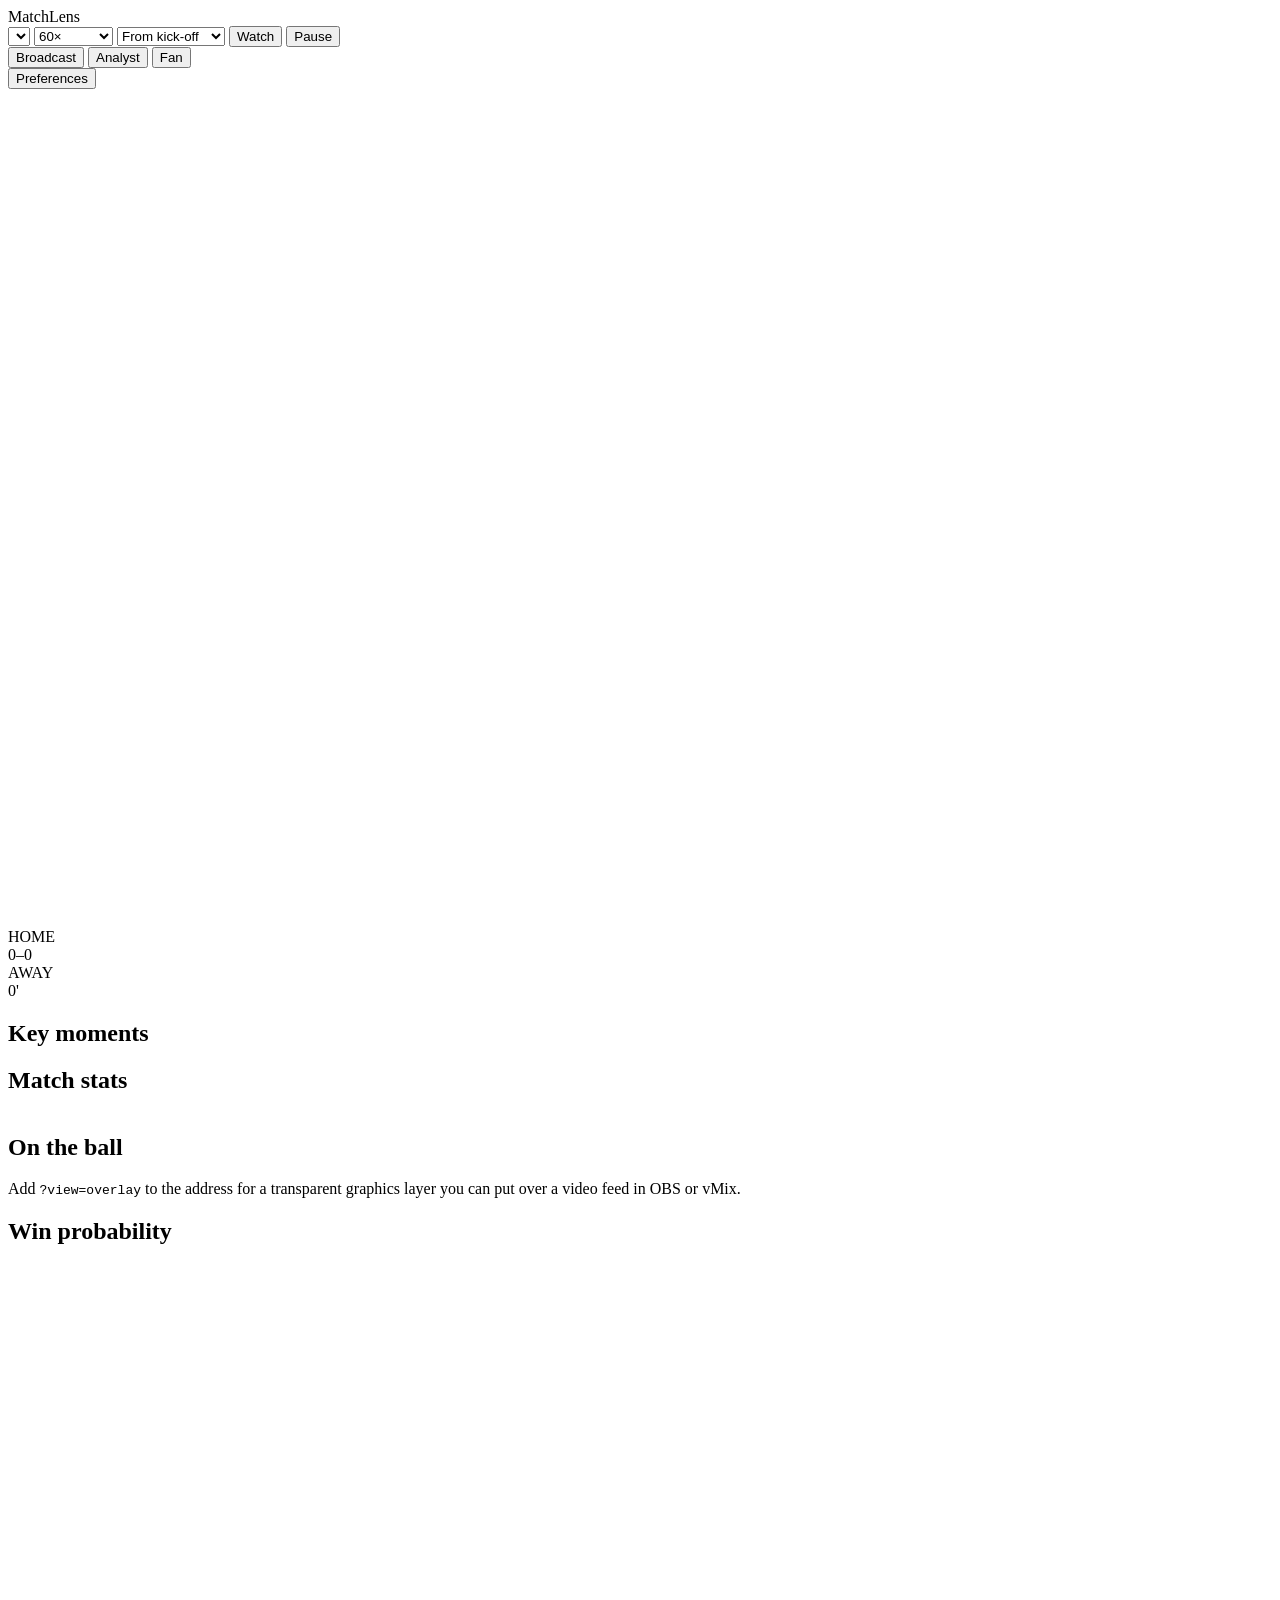
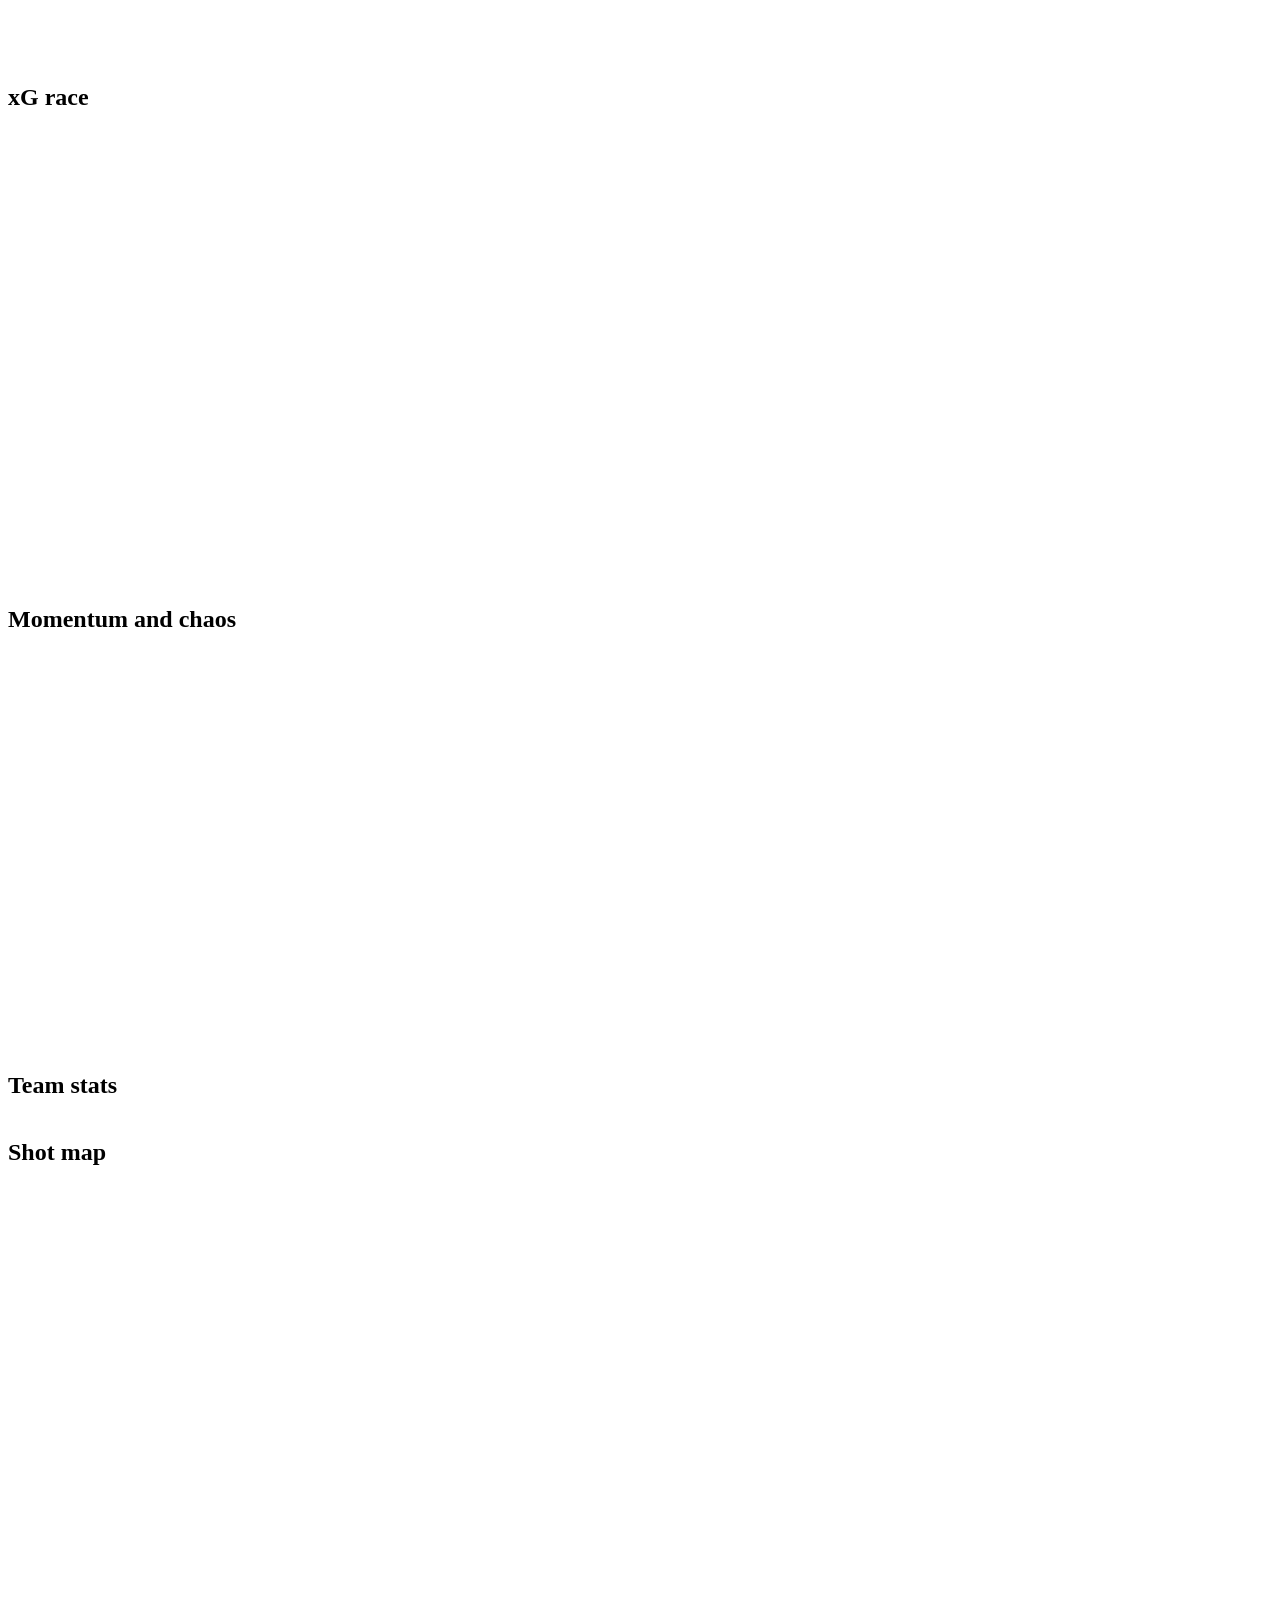
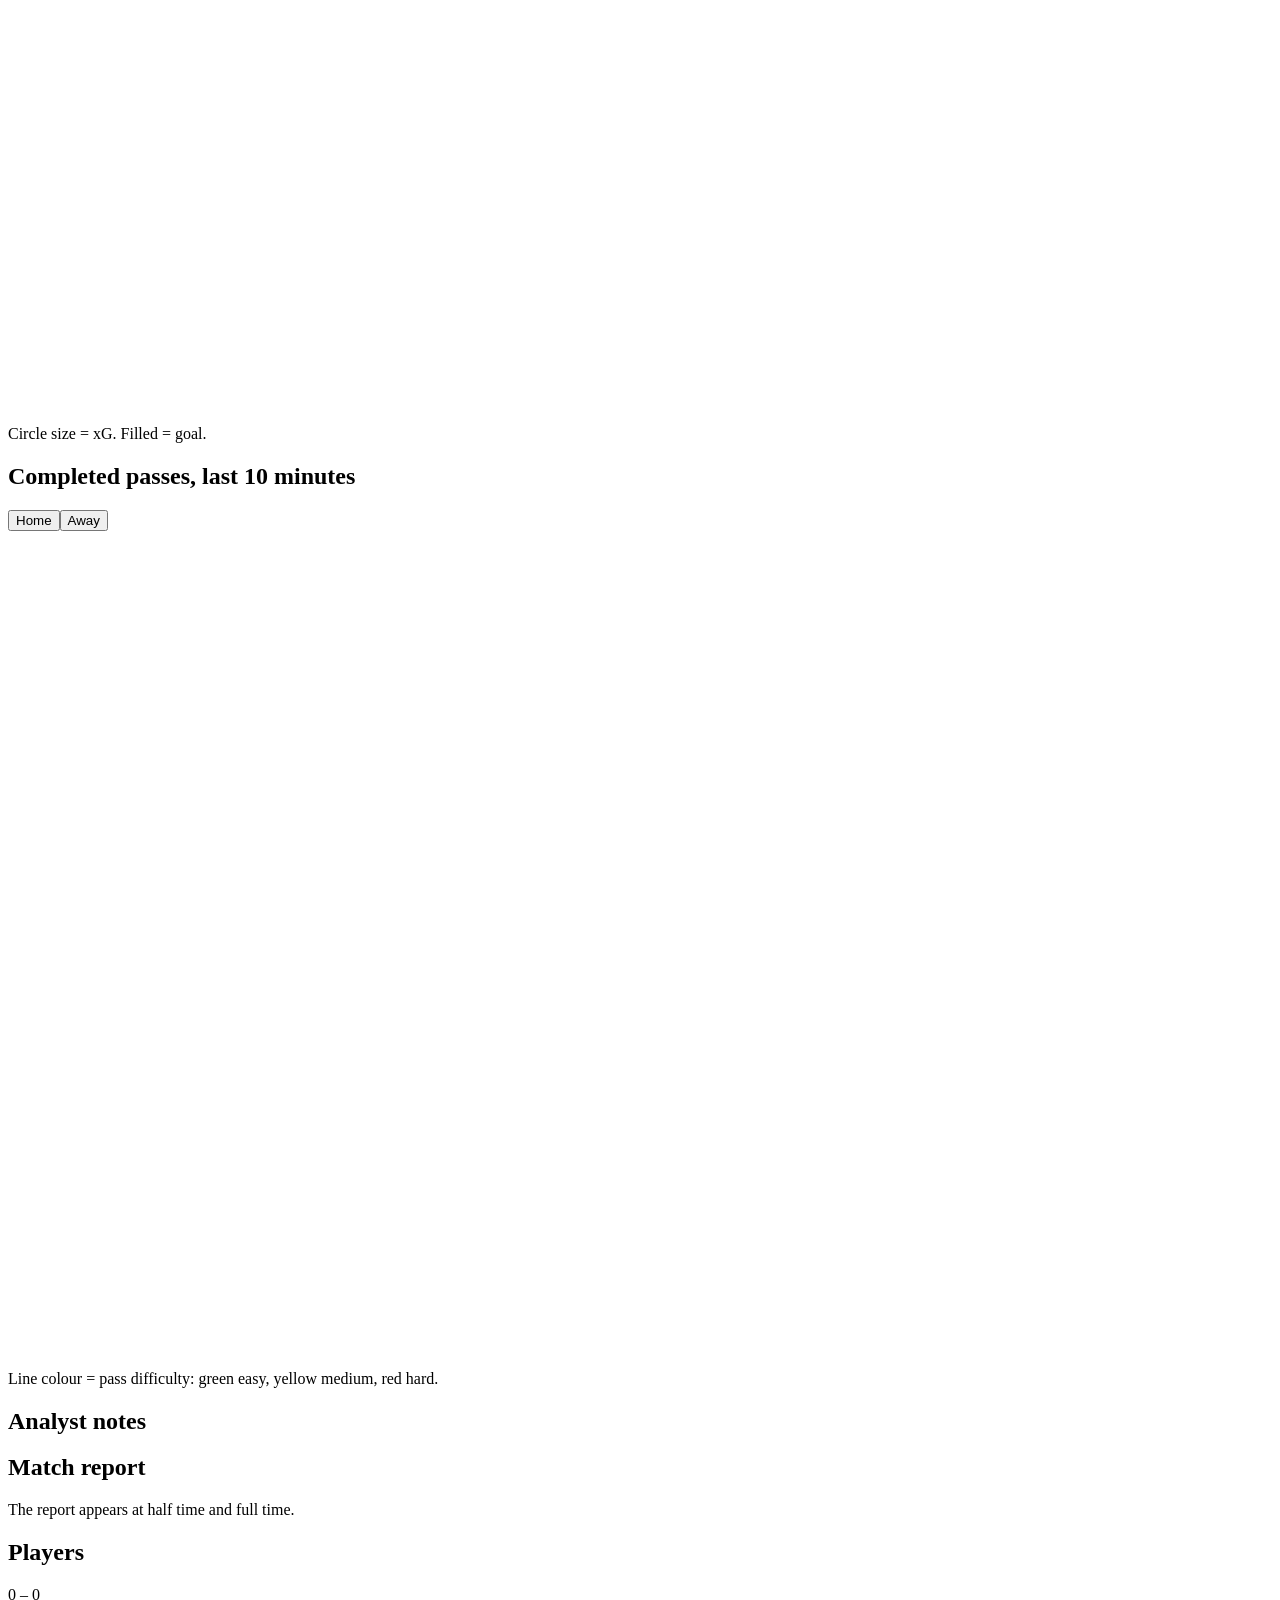
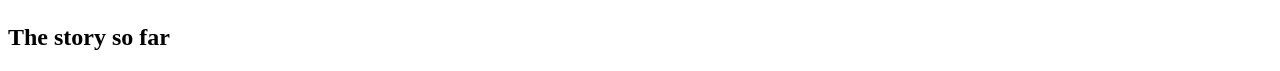
==== matchlens/static/app.html @ 7479a3f4 "Step 4: AI newsroom - multi-agent narratives with Agent Framework, Foundry and MCP - matchlens/facts" ====
<!doctype html>
<html lang="en">
<head>
<meta charset="utf-8">
<meta name="viewport" content="width=device-width, initial-scale=1">
<title>MatchLens</title>
<link rel="preconnect" href="https://fonts.googleapis.com">
<link rel="preconnect" href="https://fonts.gstatic.com" crossorigin>
<link href="https://fonts.googleapis.com/css2?family=Barlow:wght@400;500;600;700&family=Barlow+Condensed:wght@500;600;700&display=swap" rel="stylesheet">
<link rel="stylesheet" href="/static/app.css">
</head>
<body data-mode="broadcast">
<header class="topbar">
  <div class="brand">Match<span>Lens</span></div>
  <select id="match" aria-label="Match"></select>
  <select id="speed" aria-label="Replay speed">
    <option value="1">Real time</option><option value="10">10×</option><option value="30">30×</option>
    <option value="60" selected>60×</option><option value="120">120×</option><option value="600">600×</option>
  </select>
  <select id="from" aria-label="Start from minute">
    <option value="0">From kick-off</option><option value="45">From half-time</option>
    <option value="60">From 60'</option><option value="75">From 75'</option>
  </select>
  <button class="primary" id="watch" data-i18n="watch">Watch</button>
  <button id="pause" data-i18n="pause">Pause</button>
  <div class="modes" role="group" aria-label="View">
    <button data-mode="broadcast" aria-pressed="true" data-i18n="broadcast">Broadcast</button>
    <button data-mode="analyst" aria-pressed="false" data-i18n="analyst">Analyst</button>
    <button data-mode="fan" aria-pressed="false" data-i18n="fan">Fan</button>
  </div>
  <span class="spacer"></span>
  <span class="conn" id="aiBadge"></span>
  <span class="conn" id="conn"></span>
  <button id="prefs" data-i18n="preferences">Preferences</button>
</header>

<main>
  <!-- ============================== BROADCAST ============================== -->
  <section id="broadcast" class="view">
    <div class="stage" id="stage">
      <div class="pitch-wrap" id="pitchwrap">
        <svg class="pitch" id="pitch" viewBox="-2 -2 109 72" preserveAspectRatio="none" aria-label="Pitch event view"></svg>
        <div class="tags" id="tags"></div>
      </div>
      <div class="bugwrap">
        <div class="bug" id="bug" aria-live="polite">
          <div class="t h" id="bugHc"><span id="bugH">HOME</span></div>
          <div class="sc num" id="bugSc">0–0</div>
          <div class="t a" id="bugAc"><span id="bugA">AWAY</span></div>
          <div class="clk num" id="bugClk">0'</div>
        </div>
        <div class="wpstrip" id="wpstrip"><div id="wsH"></div><div id="wsD" style="background:#9AA3AE"></div><div id="wsA"></div></div>
        <div class="wplabel num" id="wplabel"></div>
      </div>
      <div class="momo" id="momo"><span id="momoTxt"></span><div class="bar"><b></b><i id="momoBar"></i></div></div>
      <div class="lower" id="lower" role="status"><div class="k" id="lowK"></div><div class="body"><div class="title" id="lowT"></div><div class="sub" id="lowS"></div></div></div>
    </div>
    <div class="below">
      <div class="card"><h2 data-i18n="key_moments">Key moments</h2><ul class="feed" id="feedB"></ul></div>
      <div class="card"><h2 data-i18n="match_stats">Match stats</h2><table class="statgrid" id="statsB"></table></div>
      <div class="card"><h2 data-i18n="on_the_ball">On the ball</h2><ul class="feed" id="liveEvents"></ul>
        <p class="hint" data-i18n="overlay_hint">Add <code>?view=overlay</code> to the address for a transparent graphics layer you can put over a video feed in OBS or vMix.</p></div>
    </div>
  </section>

  <!-- ============================== ANALYST ============================== -->
  <section id="analyst" class="view">
    <div class="agrid">
      <div class="card">
        <h2 data-i18n="win_prob">Win probability</h2>
        <svg class="chart" id="cWP" viewBox="0 0 640 200"></svg>
        <div class="legend" id="lWP"></div>
      </div>
      <div class="card">
        <h2 data-i18n="xg_race">xG race</h2>
        <svg class="chart" id="cXG" viewBox="0 0 560 200"></svg>
        <div class="legend" id="lXG"></div>
      </div>
      <div class="card">
        <h2 data-i18n="momentum_chaos">Momentum and chaos</h2>
        <svg class="chart" id="cMO" viewBox="0 0 640 200"></svg>
        <div class="legend" id="lMO"></div>
      </div>
      <div class="card">
        <h2 data-i18n="team_stats">Team stats</h2>
        <table class="statgrid" id="statsA"></table>
      </div>
      <div class="card">
        <h2 data-i18n="shot_map">Shot map</h2>
        <svg class="mini-pitch" id="shotmap" viewBox="-2 -2 109 72"></svg>
        <div class="legend" data-i18n="shot_legend">Circle size = xG. Filled = goal.</div>
      </div>
      <div class="card">
        <h2 data-i18n="pass_map">Completed passes, last 10 minutes</h2>
        <div class="seg" role="group" id="passTeam"><button data-side="home" aria-pressed="true">Home</button><button data-side="away" aria-pressed="false">Away</button></div>
        <svg class="mini-pitch" id="passmap" viewBox="-2 -2 109 72"></svg>
        <div class="legend" data-i18n="pass_legend">Line colour = pass difficulty: green easy, yellow medium, red hard.</div>
      </div>
      <div class="card">
        <h2 data-i18n="analyst_notes">Analyst notes</h2>
        <ul class="notes" id="notes"></ul>
      </div>
      <div class="card">
        <h2 data-i18n="match_report">Match report</h2>
        <div id="recapA"><p class="hint" data-i18n="recap_wait">The report appears at half time and full time.</p></div>
      </div>
      <div class="card full">
        <h2 data-i18n="players">Players</h2>
        <div class="ptable-wrap"><table class="ptable" id="ptable"></table></div>
      </div>
    </div>
  </section>

  <!-- ============================== FAN ============================== -->
  <section id="fan" class="view">
    <div class="fan-wrap">
      <div class="card fanscore">
        <div class="team"><div class="crest" id="crH"></div><span id="fnH"></span></div>
        <div><div class="big" id="fScore">0 – 0</div><div class="min" id="fMin"></div></div>
        <div class="team"><div class="crest" id="crA"></div><span id="fnA"></span></div>
      </div>
      <p class="headline" id="fHeadline"></p>
      <div class="tug" id="tug"><div id="tugH"></div><div id="tugD" style="background:#C9CFD6"></div><div id="tugA"></div></div>
      <div class="tugl"><span id="tugLH"></span><span id="tugLD"></span><span id="tugLA"></span></div>
      <div class="card" id="focusCard" style="margin-top:18px"></div>
      <div class="card" id="recapFCard" style="margin-top:18px" hidden>
        <h2 data-i18n="match_report">Match report</h2>
        <div id="recapF"></div>
      </div>
      <div class="card" style="margin-top:18px">
        <h2 data-i18n="story">The story so far</h2>
        <ul class="timeline" id="timeline"></ul>
      </div>
    </div>
  </section>
</main>

<dialog id="prefsDlg">
  <h2 data-i18n="preferences">Preferences</h2>
  <label for="pLang" data-i18n="language">Language</label>
  <select id="pLang"><option value="en">English</option><option value="es">Español</option><option value="fr">Français</option><option value="de">Deutsch</option><option value="it">Italiano</option><option value="pt">Português</option><option value="nl">Nederlands</option></select>
  <p class="hint" data-i18n="lang_hint">Menus are in English or Spanish; match commentary is written in every listed language.</p>
  <label for="pClub" data-i18n="fav_club">Favourite club</label>
  <select id="pClub"></select>
  <label for="pPlayer" data-i18n="fav_player">Player to follow</label>
  <select id="pPlayer"></select>
  <div class="actions"><button id="pCancel" data-i18n="cancel">Cancel</button><button class="primary" id="pSave" data-i18n="save">Save</button></div>
</dialog>

<script src="/static/app.js"></script>
</body>
</html>
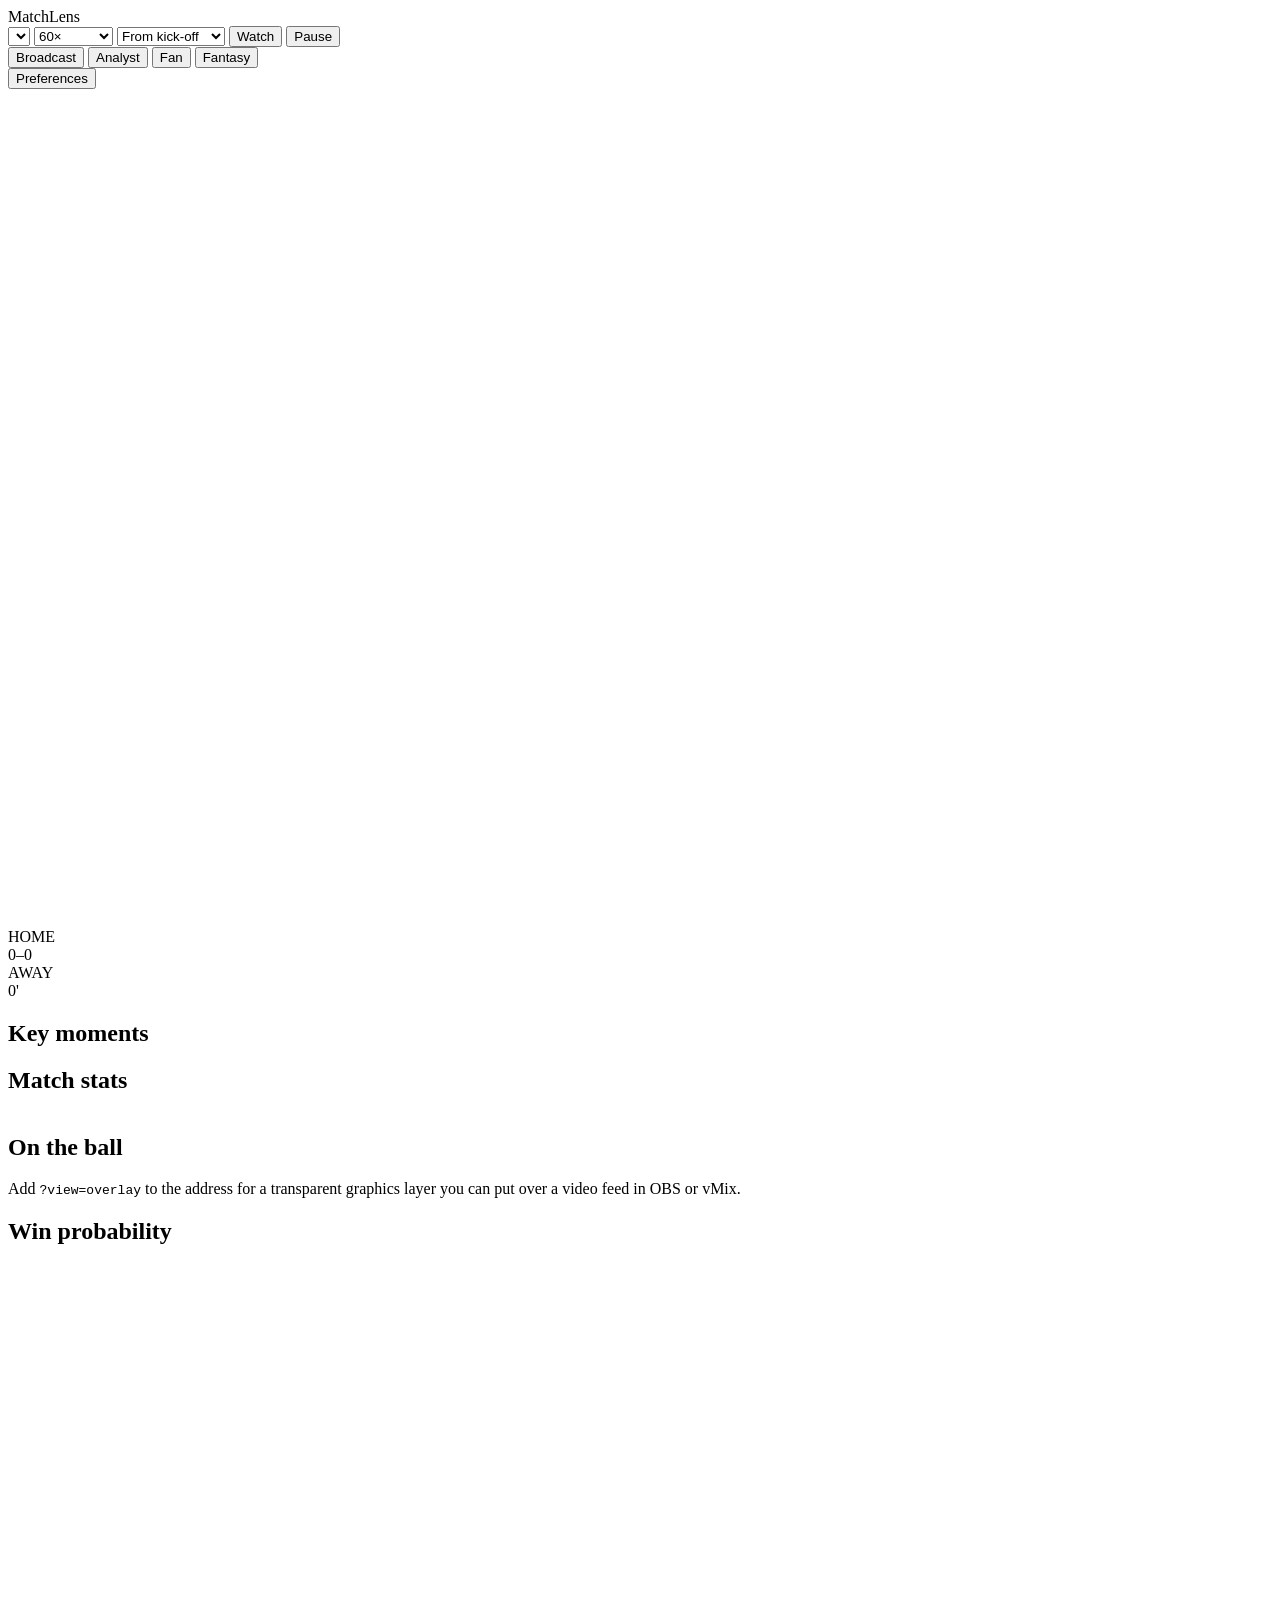
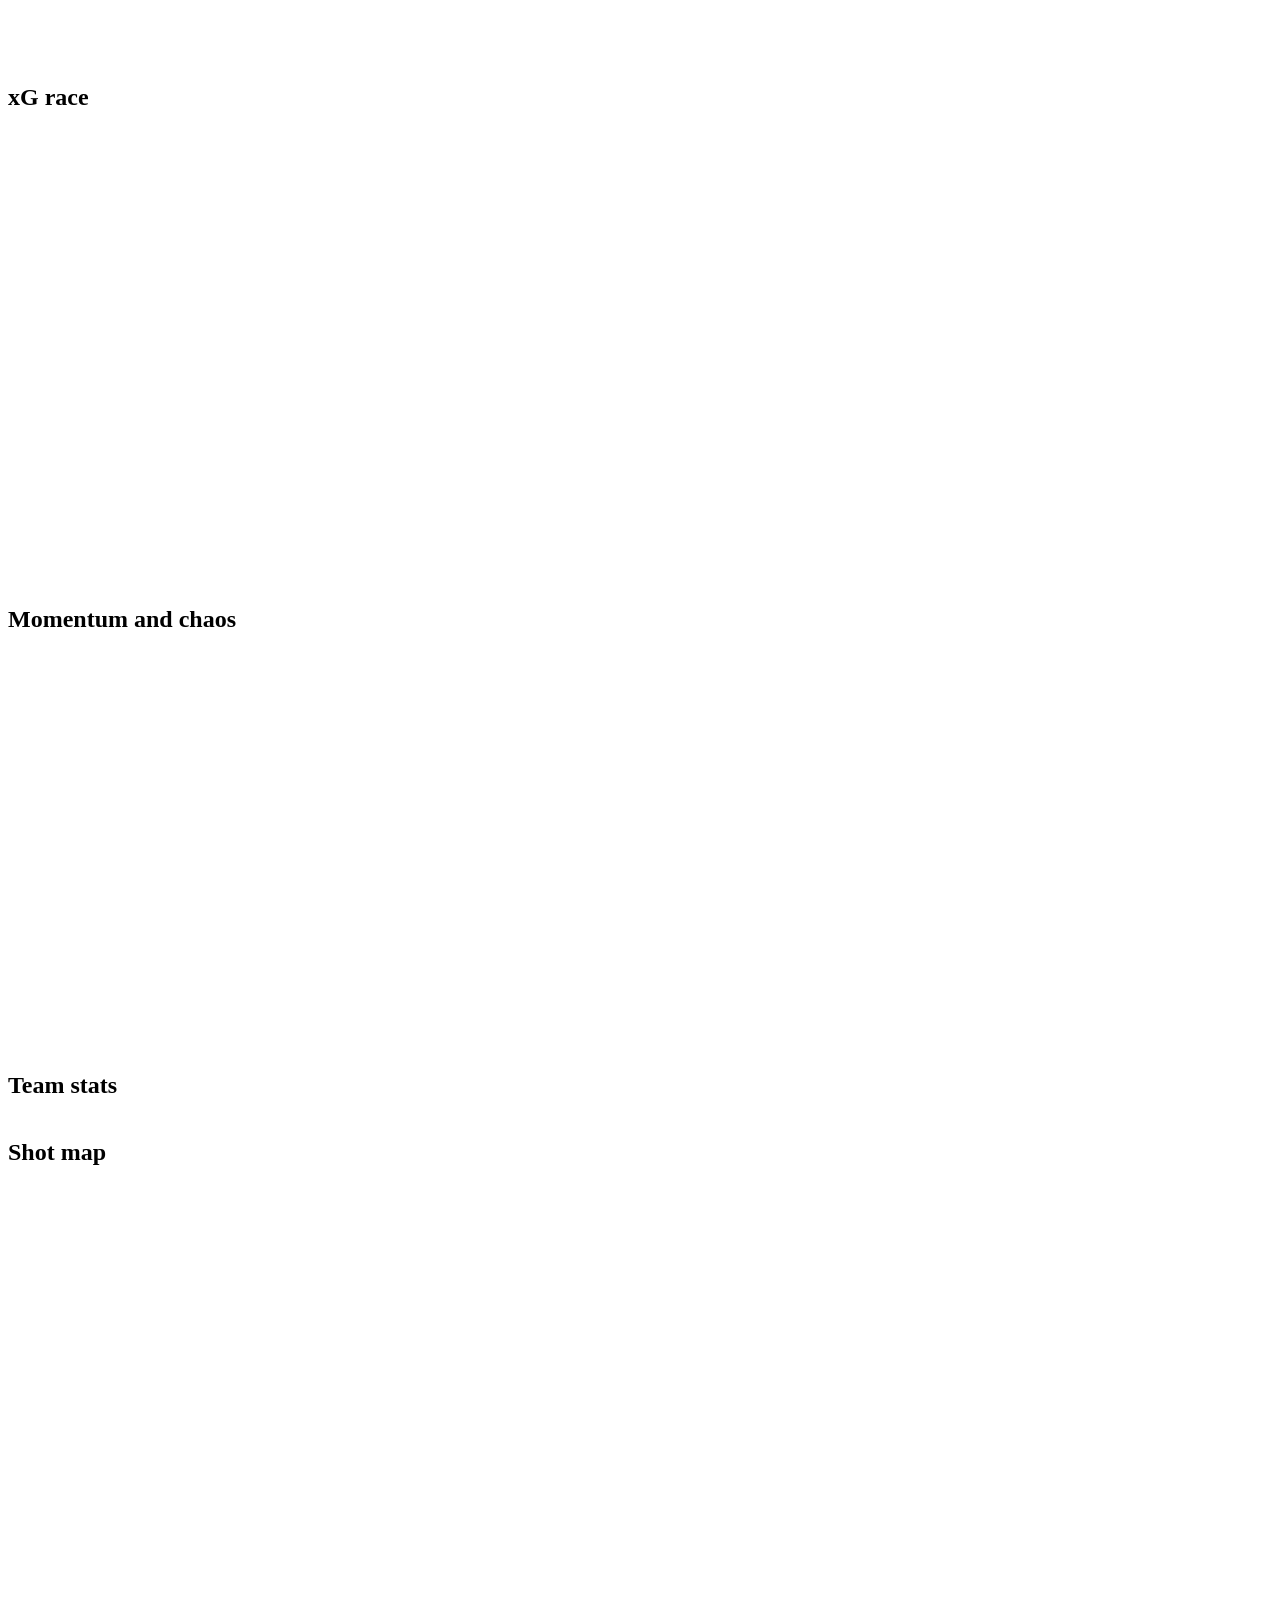
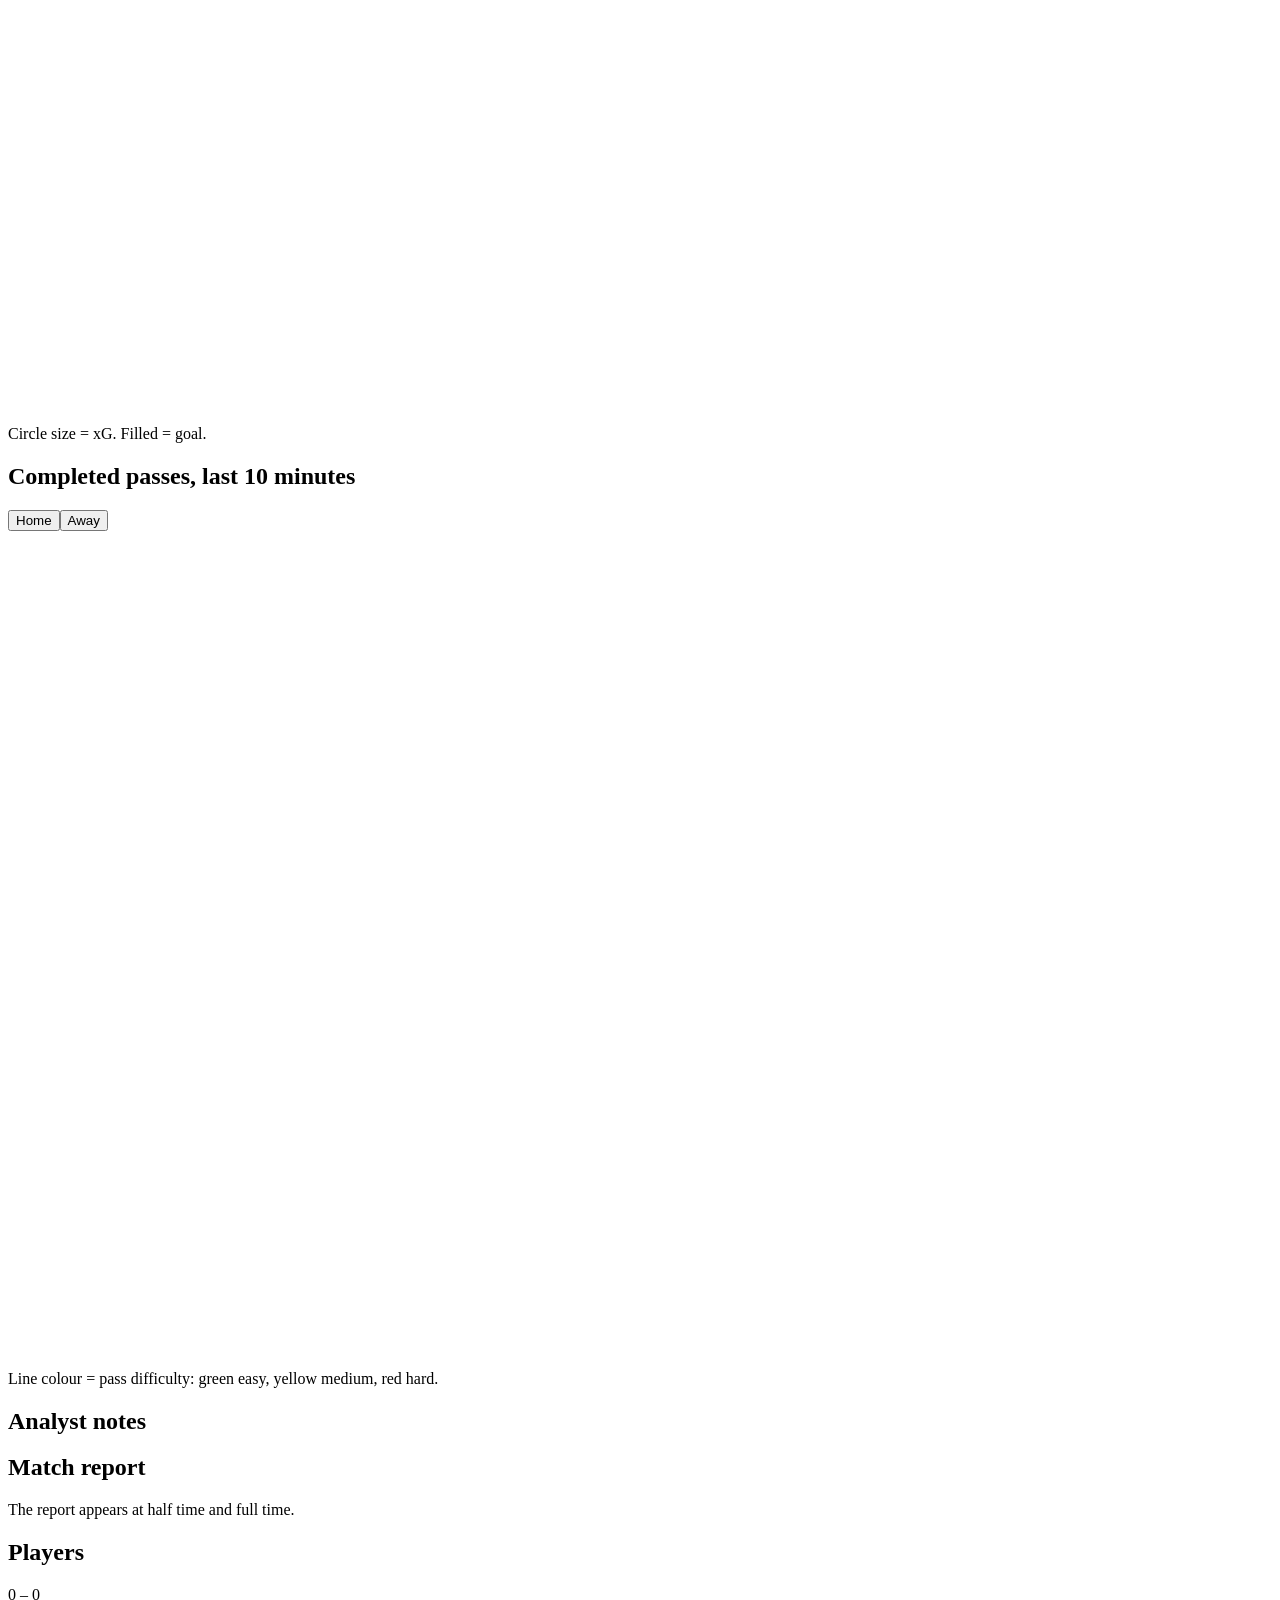
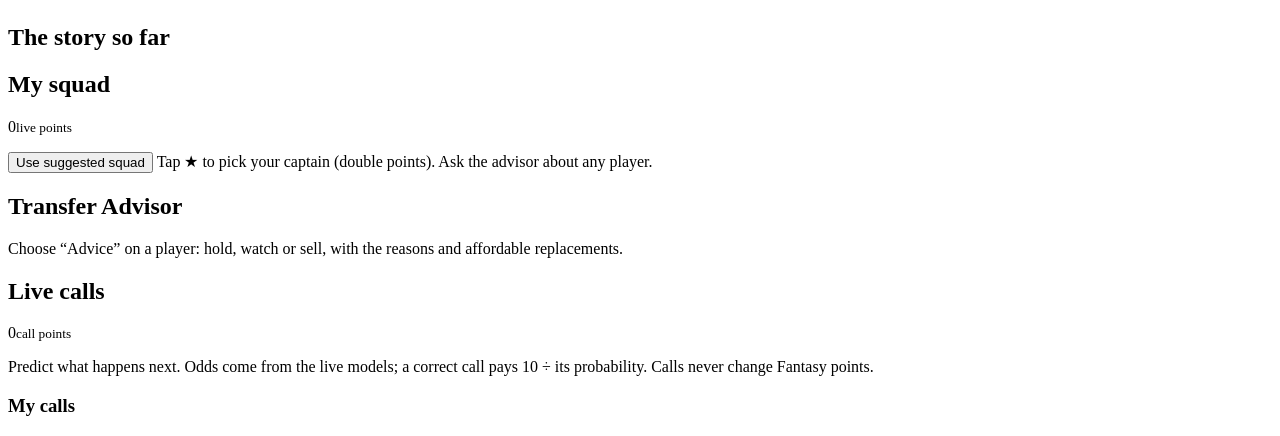
==== commit 85f9ee26: "Fantasy tab: squad with live points and reasons, live calls, Transfer Advisor UI; docs Co-Authored-B" ====
--- a/matchlens/static/app.html
+++ b/matchlens/static/app.html
@@ -18,7 +18,7 @@
     <option value="60" selected>60×</option><option value="120">120×</option><option value="600">600×</option>
   </select>
   <select id="from" aria-label="Start from minute">
-    <option value="0">From kick-off</option><option value="45">From half-time</option>
+    <option value="0">From kick-off</option><option value="15">From 15'</option><option value="30">From 30'</option><option value="45">From half-time</option>
     <option value="60">From 60'</option><option value="75">From 75'</option>
   </select>
   <button class="primary" id="watch" data-i18n="watch">Watch</button>
@@ -27,6 +27,7 @@
     <button data-mode="broadcast" aria-pressed="true" data-i18n="broadcast">Broadcast</button>
     <button data-mode="analyst" aria-pressed="false" data-i18n="analyst">Analyst</button>
     <button data-mode="fan" aria-pressed="false" data-i18n="fan">Fan</button>
+    <button data-mode="fantasy" aria-pressed="false" data-i18n="fantasy">Fantasy</button>
   </div>
   <span class="spacer"></span>
   <span class="conn" id="aiBadge"></span>
@@ -133,6 +134,35 @@
       </div>
     </div>
   </section>
+
+  <!-- ============================== FANTASY ============================== -->
+  <section id="fantasy" class="view">
+    <p class="hint" id="fxNote" hidden></p>
+    <div class="fgrid">
+      <div class="card fsquad">
+        <div class="fhead">
+          <div><h2 data-i18n="my_squad">My squad</h2><div class="hint" id="fxMeta"></div></div>
+          <div class="ftotal"><span class="num" id="fxTotal">0</span><small data-i18n="live_pts">live points</small></div>
+        </div>
+        <ul class="flist" id="fxSquad"></ul>
+        <div class="factions"><button id="fxReset" data-i18n="reset_squad">Use suggested squad</button>
+          <span class="hint" data-i18n="squad_hint">Tap ★ to pick your captain (double points). Ask the advisor about any player.</span></div>
+      </div>
+      <div class="fside">
+        <div class="card">
+          <h2 data-i18n="advisor">Transfer Advisor</h2>
+          <div id="fxAdvice"><p class="hint" data-i18n="advisor_hint">Choose “Advice” on a player: hold, watch or sell, with the reasons and affordable replacements.</p></div>
+        </div>
+        <div class="card">
+          <div class="fhead"><h2 data-i18n="calls">Live calls</h2><div class="ftotal sm"><span class="num" id="fxCallPts">0</span><small data-i18n="call_pts">call points</small></div></div>
+          <p class="hint" data-i18n="calls_hint">Predict what happens next. Odds come from the live models; a correct call pays 10 ÷ its probability. Calls never change Fantasy points.</p>
+          <div id="fxQuotes"></div>
+          <h3 data-i18n="my_calls">My calls</h3>
+          <ul class="fcalls" id="fxCalls"></ul>
+        </div>
+      </div>
+    </div>
+  </section>
 </main>
 
 <dialog id="prefsDlg">
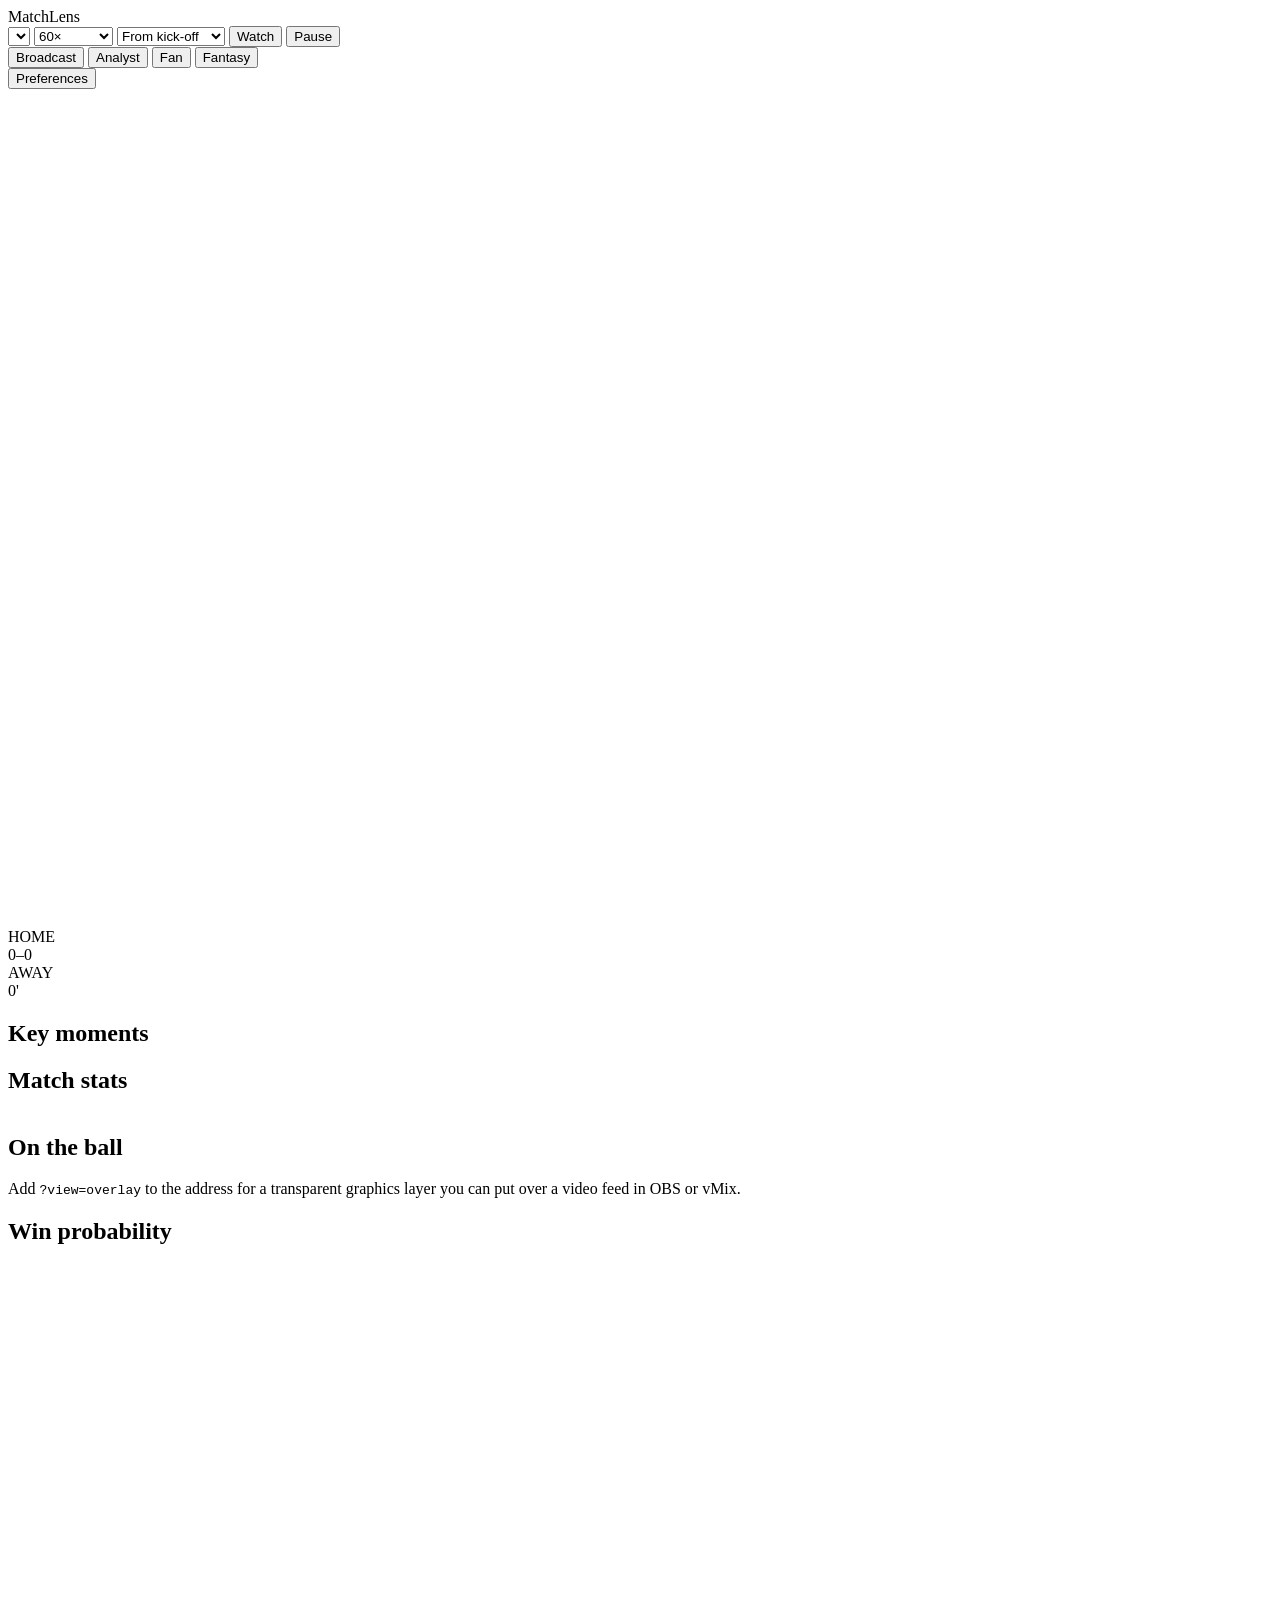
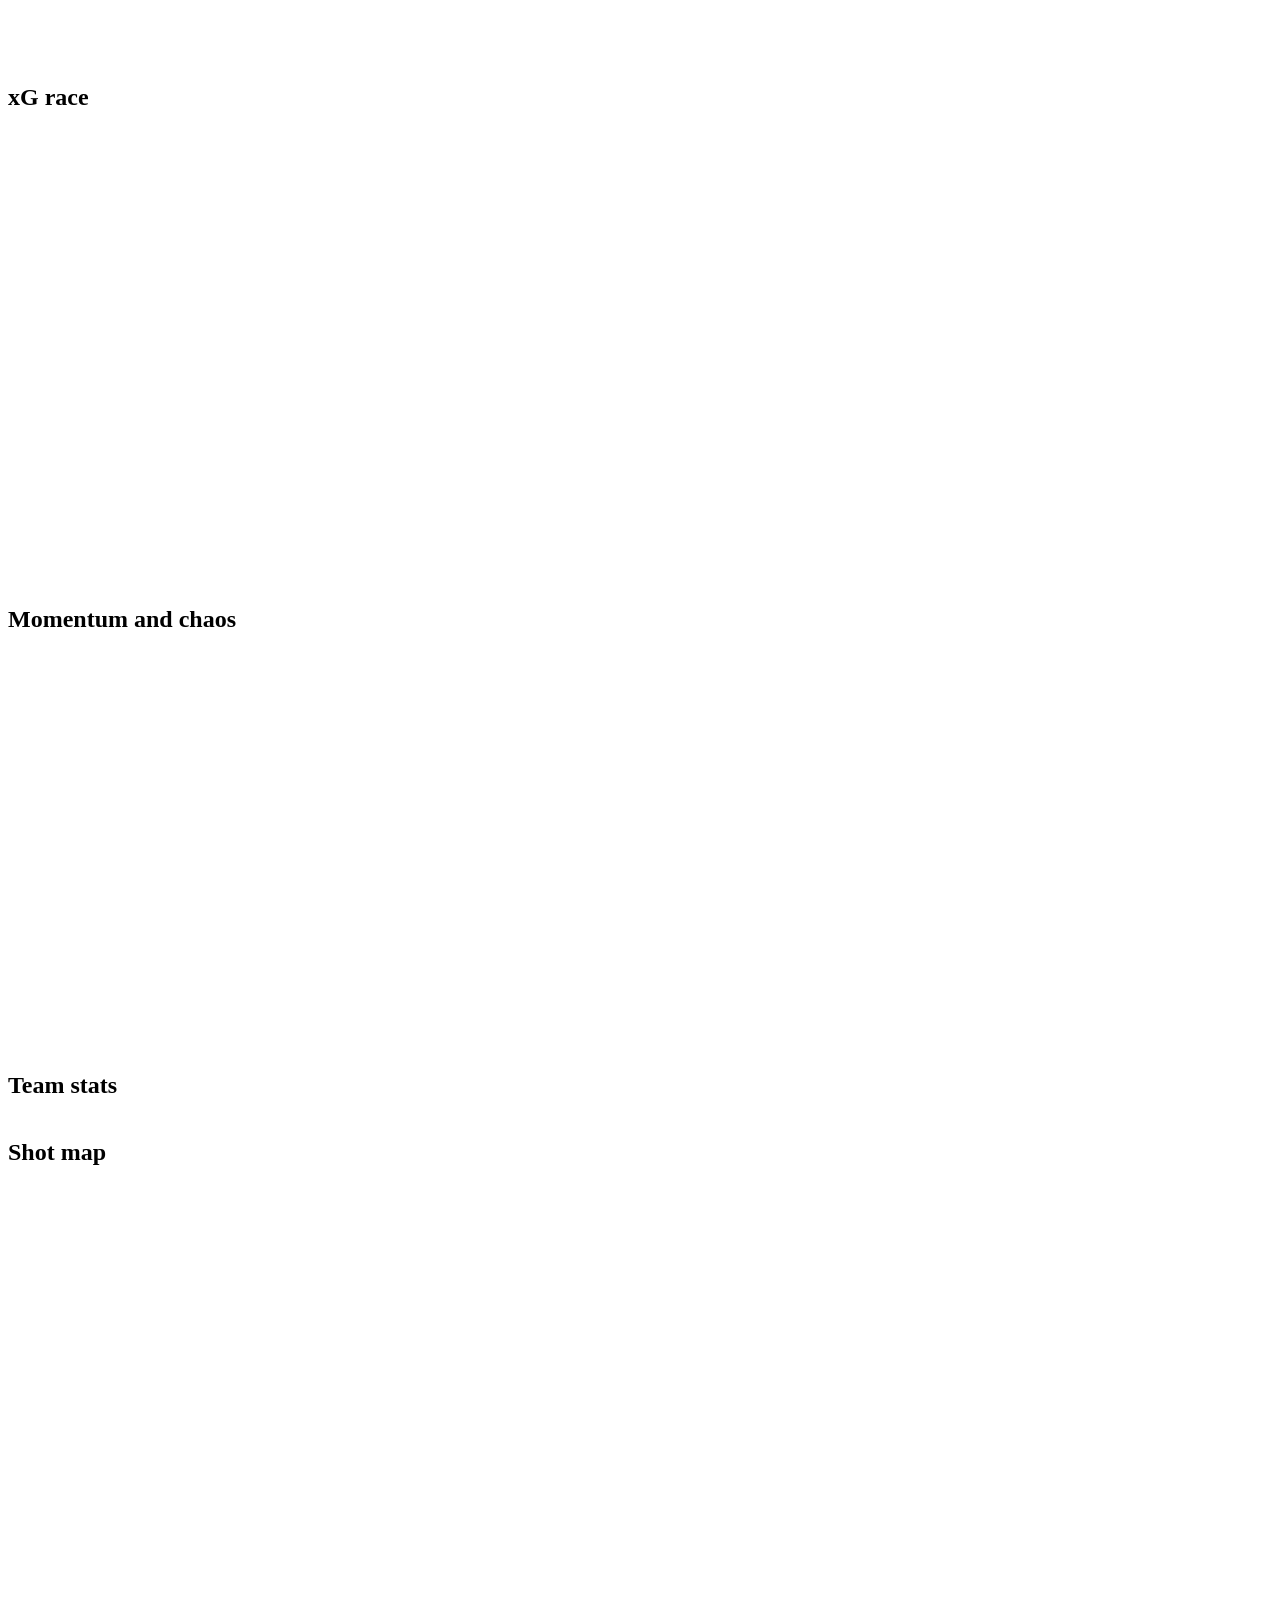
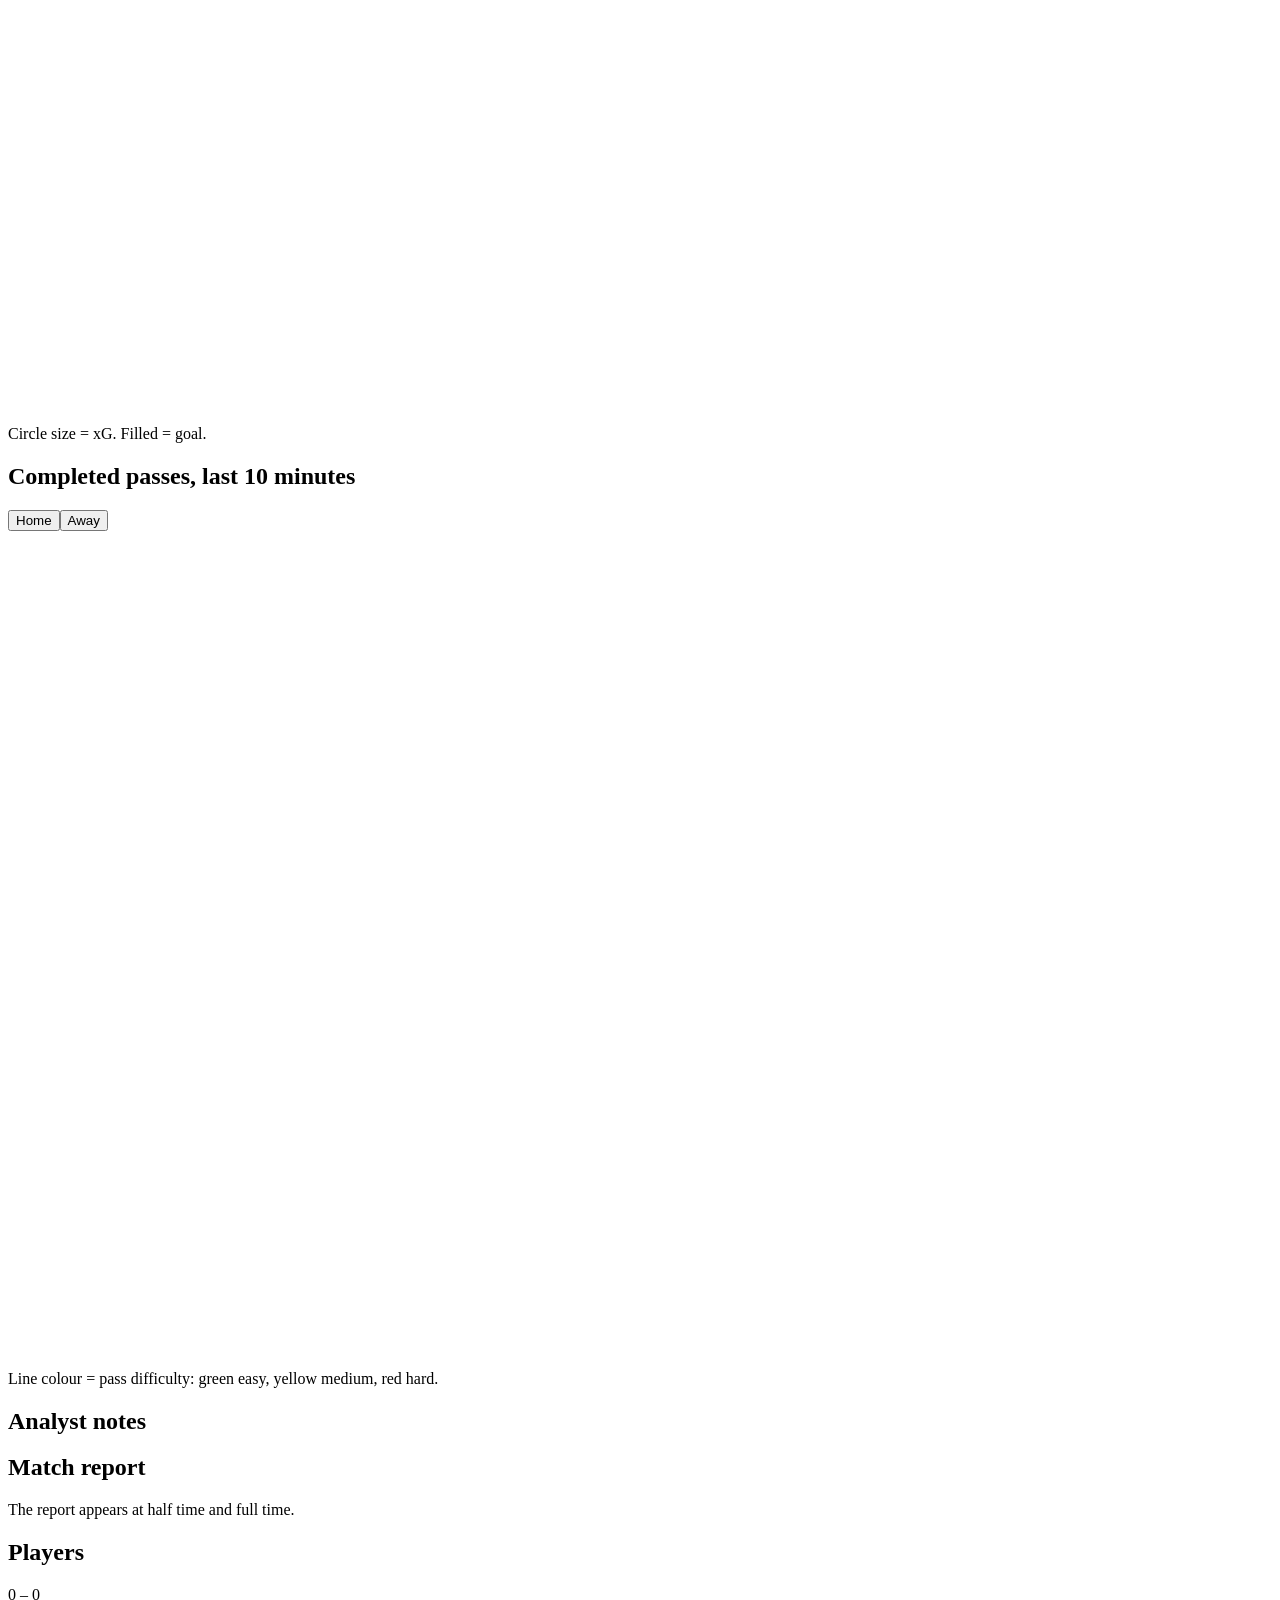
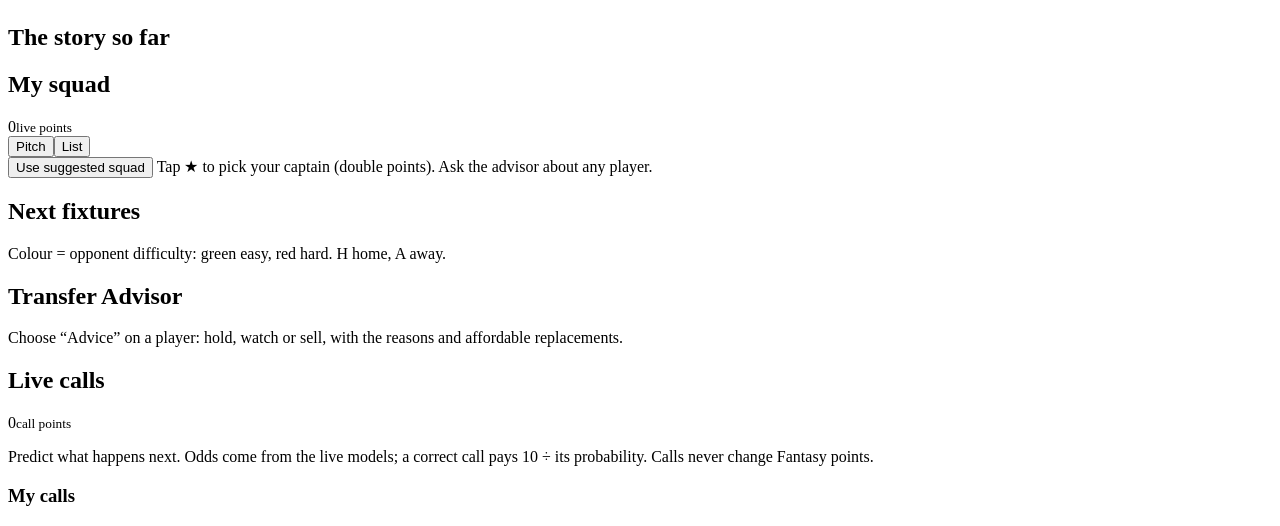
==== commit 79ae99c5: "Fantasy: player profile (scorecard, strengths radar, points by matchday, last/next 5), pitch line-up" ====
--- a/matchlens/static/app.html
+++ b/matchlens/static/app.html
@@ -139,15 +139,24 @@
   <section id="fantasy" class="view">
     <p class="hint" id="fxNote" hidden></p>
     <div class="fgrid">
+     <div class="fside">
       <div class="card fsquad">
         <div class="fhead">
           <div><h2 data-i18n="my_squad">My squad</h2><div class="hint" id="fxMeta"></div></div>
           <div class="ftotal"><span class="num" id="fxTotal">0</span><small data-i18n="live_pts">live points</small></div>
         </div>
-        <ul class="flist" id="fxSquad"></ul>
+        <div class="seg" role="group" id="fxView"><button data-v="pitch" aria-pressed="true" data-i18n="v_pitch">Pitch</button><button data-v="list" aria-pressed="false" data-i18n="v_list">List</button></div>
+        <div id="fxPitch" class="fpitch"></div>
+        <ul class="flist" id="fxSquad" hidden></ul>
         <div class="factions"><button id="fxReset" data-i18n="reset_squad">Use suggested squad</button>
-          <span class="hint" data-i18n="squad_hint">Tap ★ to pick your captain (double points). Ask the advisor about any player.</span></div>
+          <span class="hint" id="fxHint" data-i18n="squad_hint">Tap ★ to pick your captain (double points). Ask the advisor about any player.</span></div>
       </div>
+      <div class="card ffix">
+        <h2 data-i18n="fixtures">Next fixtures</h2>
+        <div class="ptable-wrap"><table class="fixgrid" id="fxFix"></table></div>
+        <div class="legend" data-i18n="fdr_legend">Colour = opponent difficulty: green easy, red hard. H home, A away.</div>
+      </div>
+     </div>
       <div class="fside">
         <div class="card">
           <h2 data-i18n="advisor">Transfer Advisor</h2>
@@ -165,6 +174,10 @@
   </section>
 </main>
 
+<dialog id="profDlg" class="profile" aria-labelledby="prName"><div id="profBody"></div>
+  <div class="actions"><button id="prCap" data-i18n="make_captain">Make captain</button><button id="prAdv" data-i18n="advice">Advice</button><button class="primary" id="prClose" data-i18n="close">Close</button></div>
+</dialog>
+
 <dialog id="prefsDlg">
   <h2 data-i18n="preferences">Preferences</h2>
   <label for="pLang" data-i18n="language">Language</label>
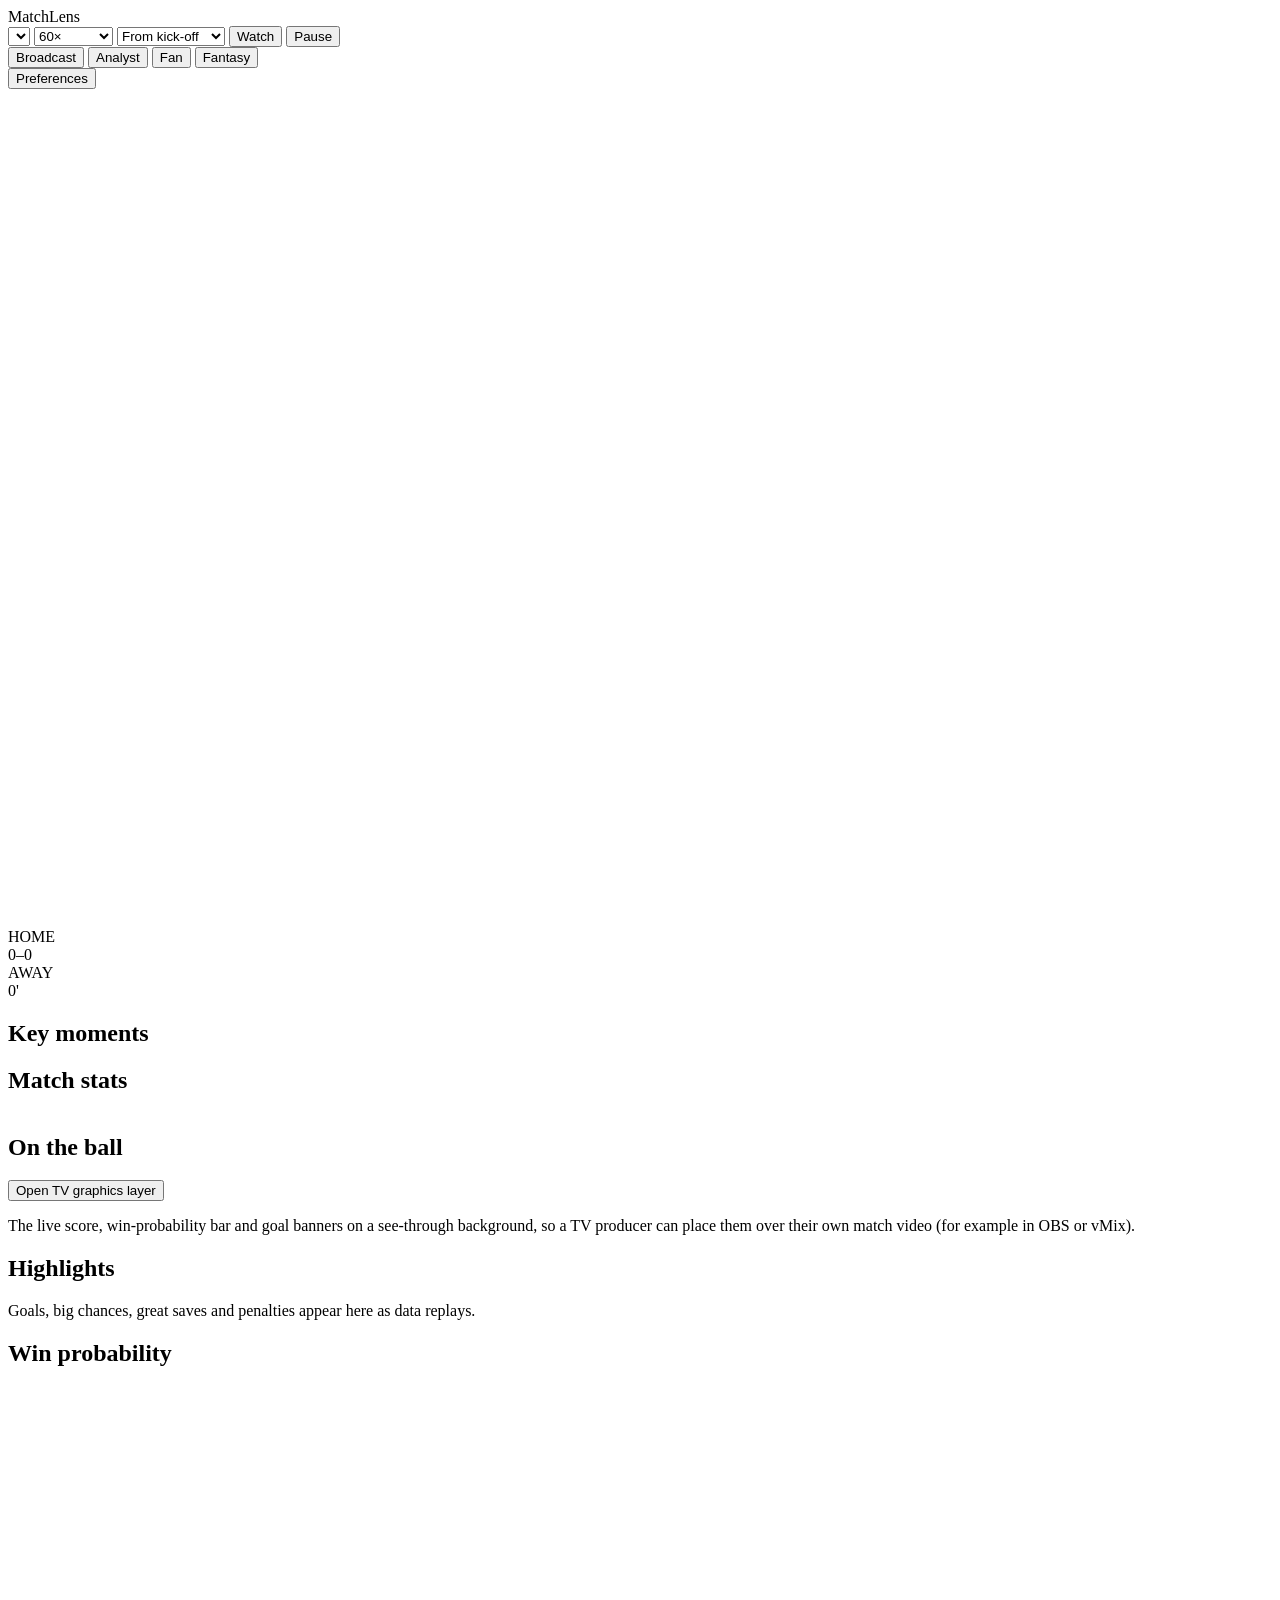
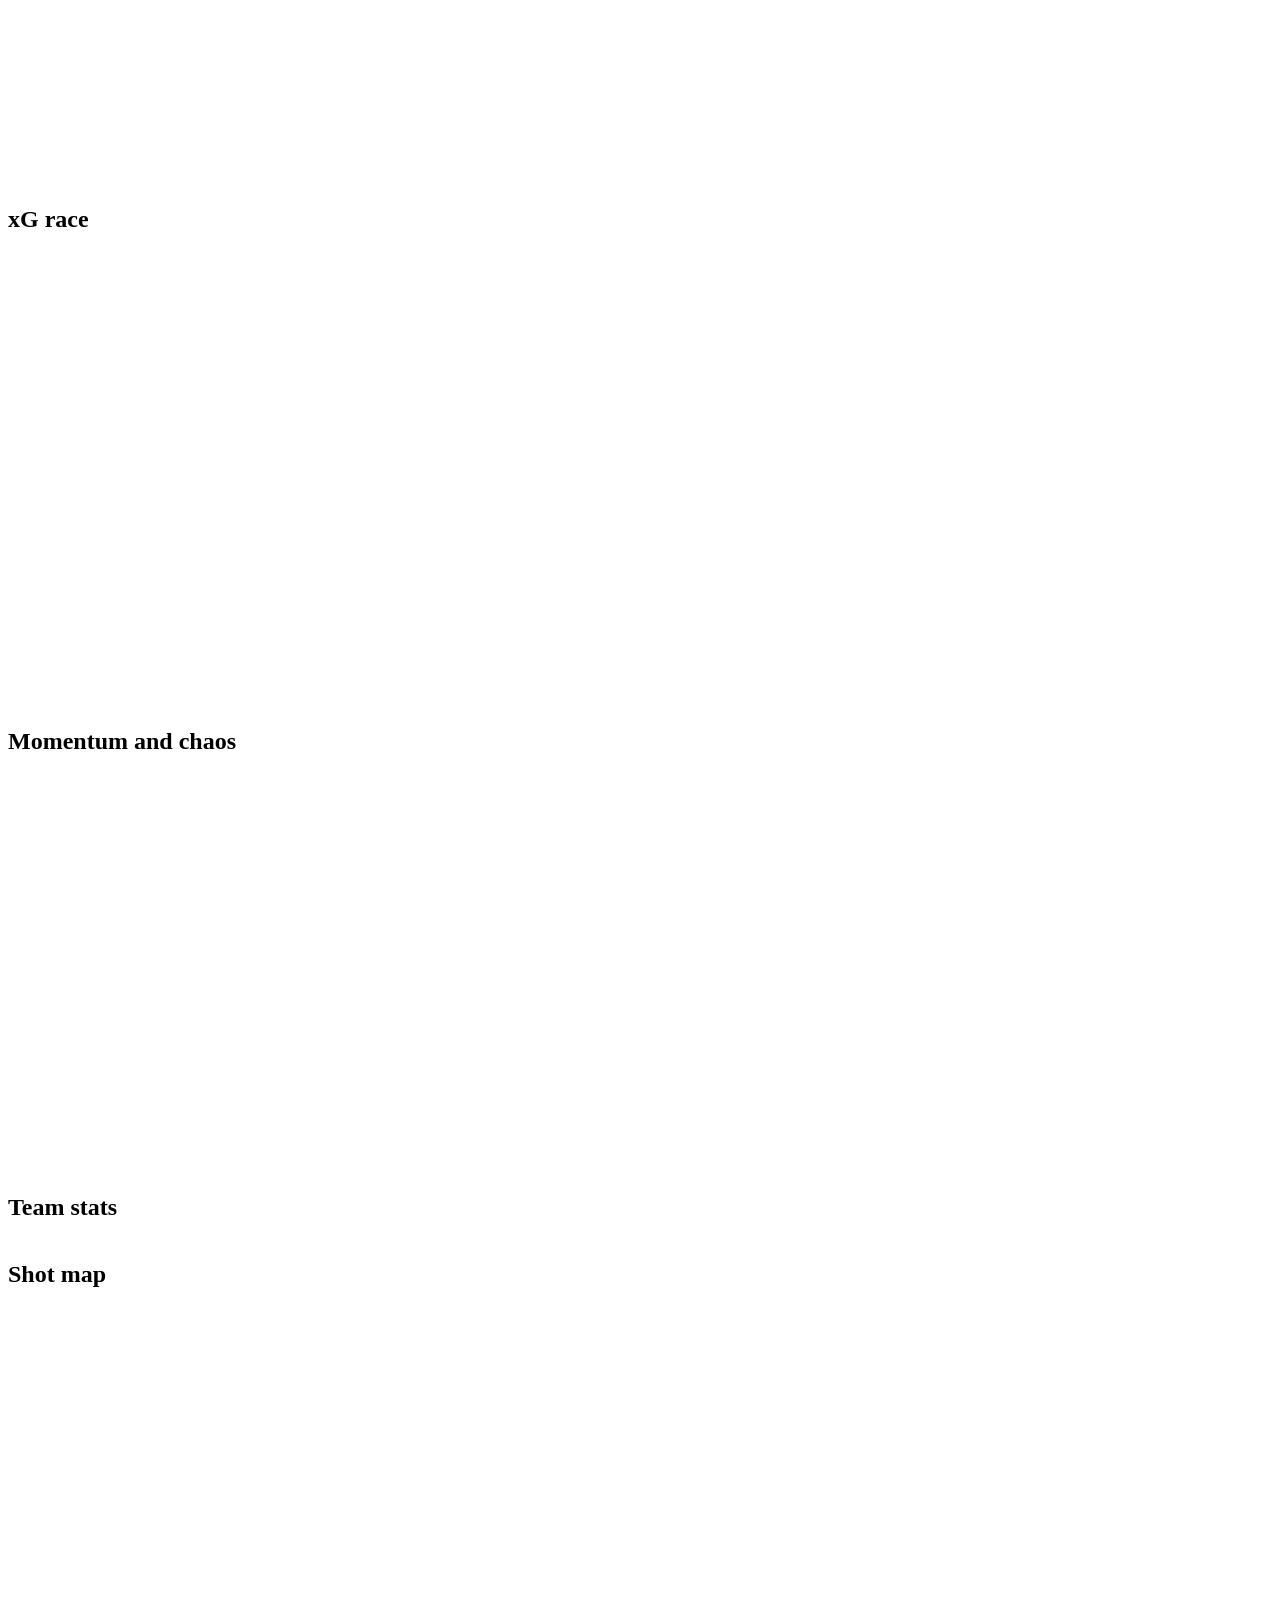
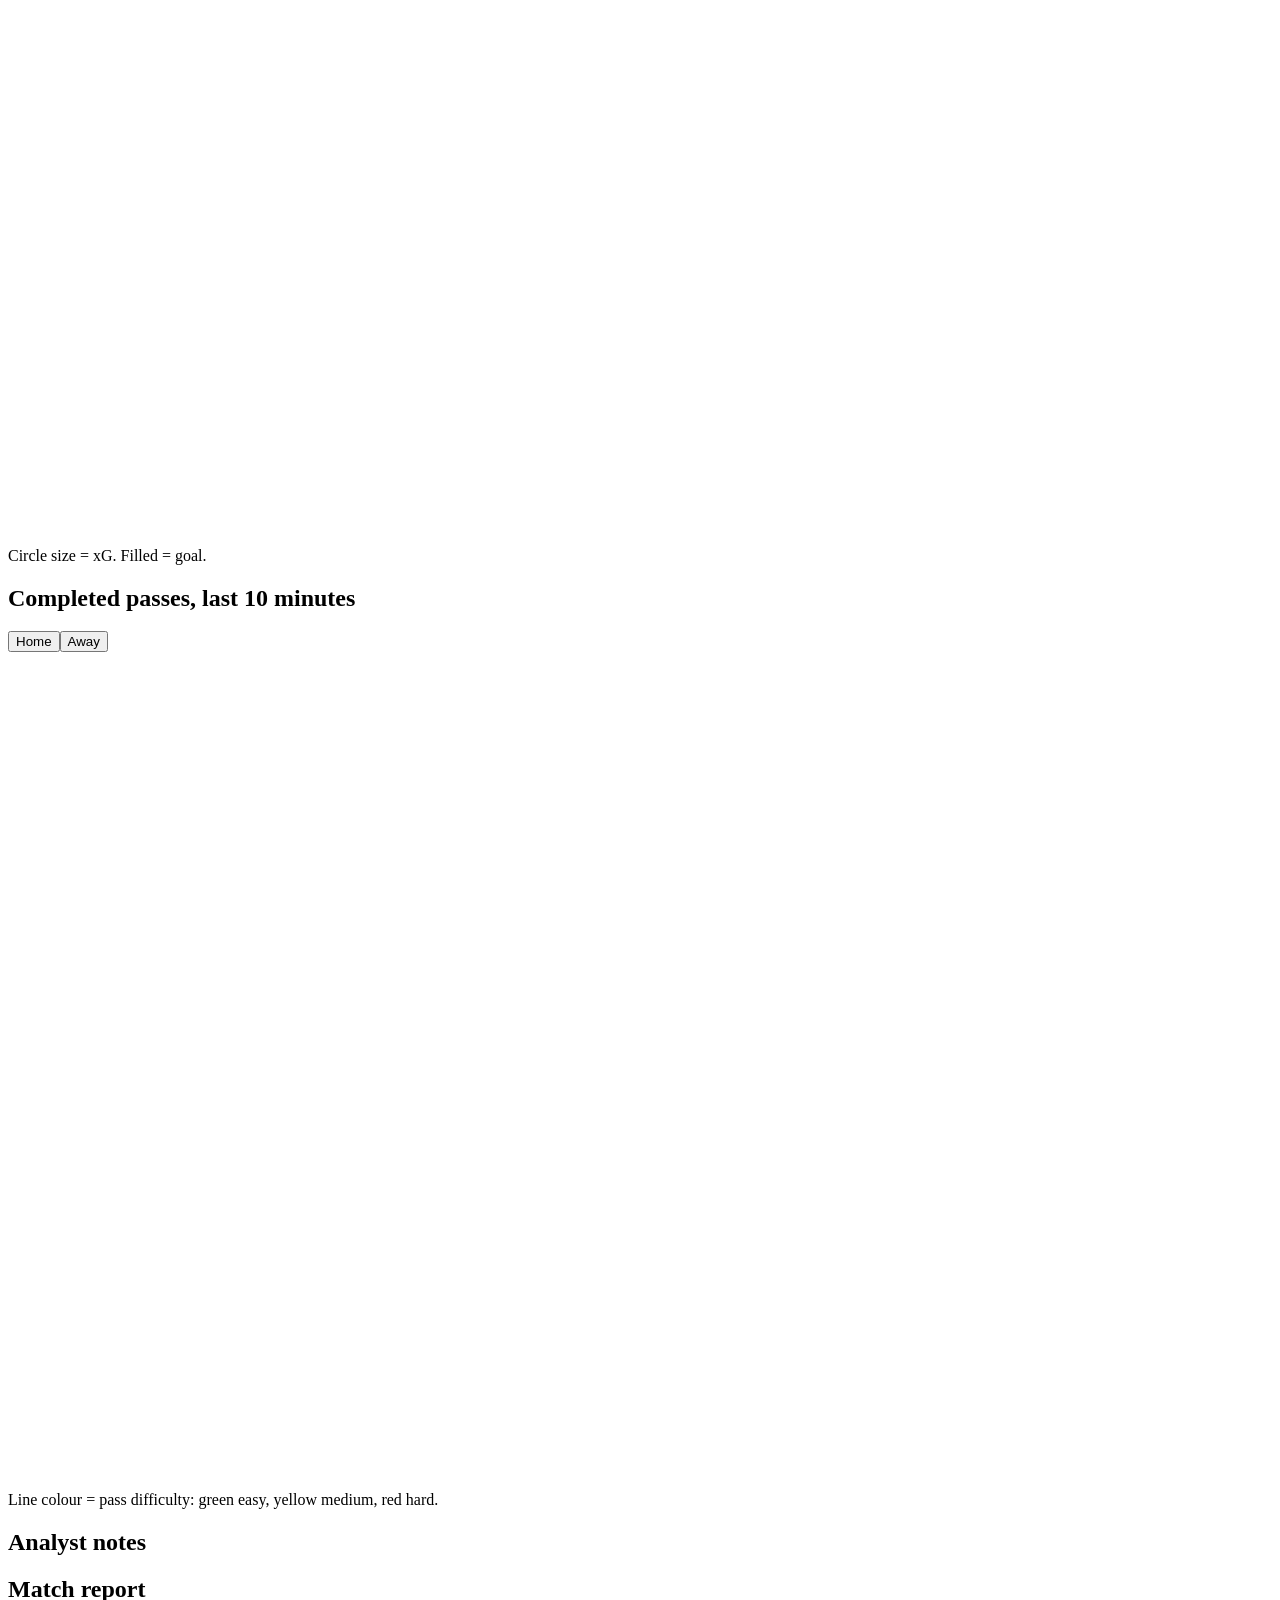
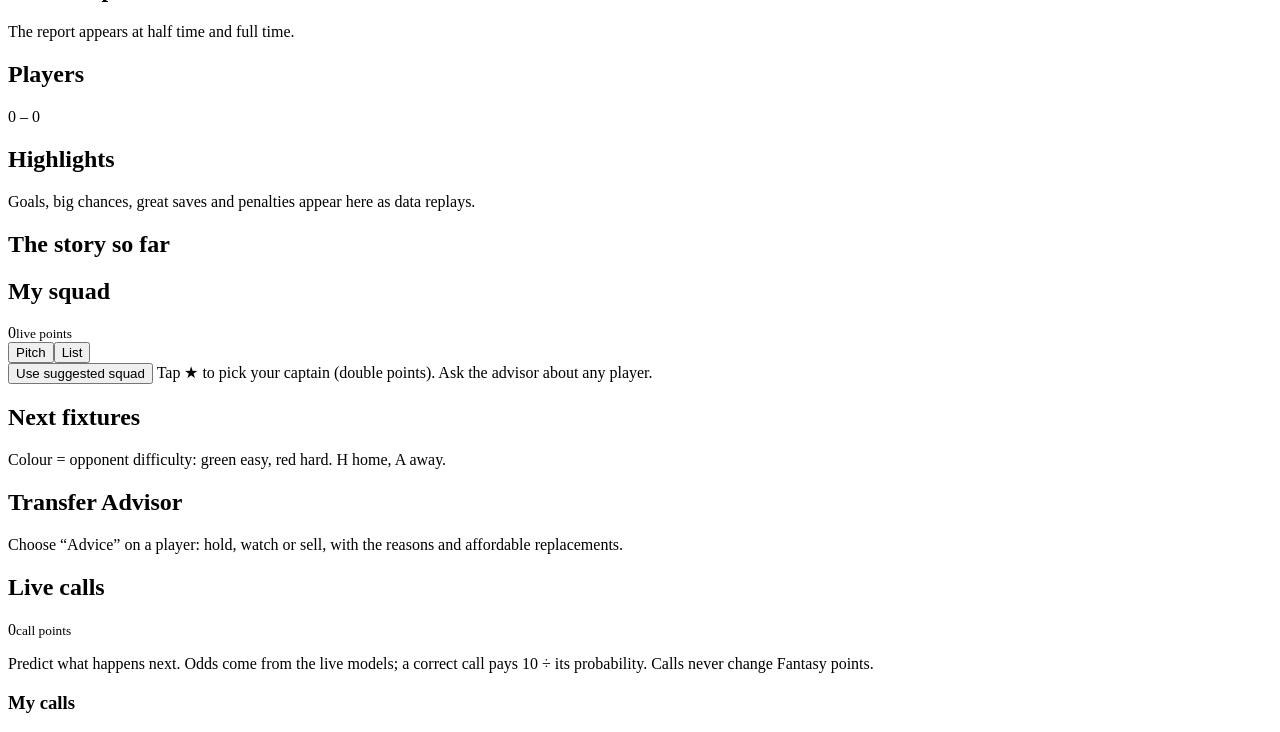
==== commit bfe0e5b9: "Highlights: data replays of goals, big chances, great saves and penalties in a picture-in-picture pl" ====
--- a/matchlens/static/app.html
+++ b/matchlens/static/app.html
@@ -60,7 +60,9 @@
       <div class="card"><h2 data-i18n="key_moments">Key moments</h2><ul class="feed" id="feedB"></ul></div>
       <div class="card"><h2 data-i18n="match_stats">Match stats</h2><table class="statgrid" id="statsB"></table></div>
       <div class="card"><h2 data-i18n="on_the_ball">On the ball</h2><ul class="feed" id="liveEvents"></ul>
-        <p class="hint" data-i18n="overlay_hint">Add <code>?view=overlay</code> to the address for a transparent graphics layer you can put over a video feed in OBS or vMix.</p></div>
+        <div class="overlaybox"><button id="openOverlay" data-i18n="overlay_btn">Open TV graphics layer</button>
+          <p class="hint" data-i18n="overlay_hint">The live score, win-probability bar and goal banners on a see-through background, so a TV producer can place them over their own match video (for example in OBS or vMix).</p></div></div>
+      <div class="card hlcard"><h2 data-i18n="highlights">Highlights</h2><div class="hltiles" id="hlB"><p class="hint" data-i18n="hl_wait">Goals, big chances, great saves and penalties appear here as data replays.</p></div></div>
     </div>
   </section>
 
@@ -128,6 +130,7 @@
         <h2 data-i18n="match_report">Match report</h2>
         <div id="recapF"></div>
       </div>
+      <div class="card" style="margin-top:18px"><h2 data-i18n="highlights">Highlights</h2><div class="hltiles" id="hlF"><p class="hint" data-i18n="hl_wait">Goals, big chances, great saves and penalties appear here as data replays.</p></div></div>
       <div class="card" style="margin-top:18px">
         <h2 data-i18n="story">The story so far</h2>
         <ul class="timeline" id="timeline"></ul>
@@ -137,7 +140,7 @@
 
   <!-- ============================== FANTASY ============================== -->
   <section id="fantasy" class="view">
-    <p class="hint" id="fxNote" hidden></p>
+    <div class="card fxempty" id="fxNote" hidden></div>
     <div class="fgrid">
      <div class="fside">
       <div class="card fsquad">
@@ -173,6 +176,12 @@
     </div>
   </section>
 </main>
+
+<div class="pip" id="pip" hidden role="dialog" aria-label="Highlight replay">
+  <canvas id="pipCanvas" width="640" height="400"></canvas>
+  <div class="pipbar"><span id="pipTitle"></span><span class="spacer"></span>
+    <button id="pipReplay" data-i18n="hl_replay">Replay</button><a id="pipDl" class="btn" download hidden data-i18n="hl_download">Download clip</a><button id="pipClose" aria-label="Close">✕</button></div>
+</div>
 
 <dialog id="profDlg" class="profile" aria-labelledby="prName"><div id="profBody"></div>
   <div class="actions"><button id="prCap" data-i18n="make_captain">Make captain</button><button id="prAdv" data-i18n="advice">Advice</button><button class="primary" id="prClose" data-i18n="close">Close</button></div>
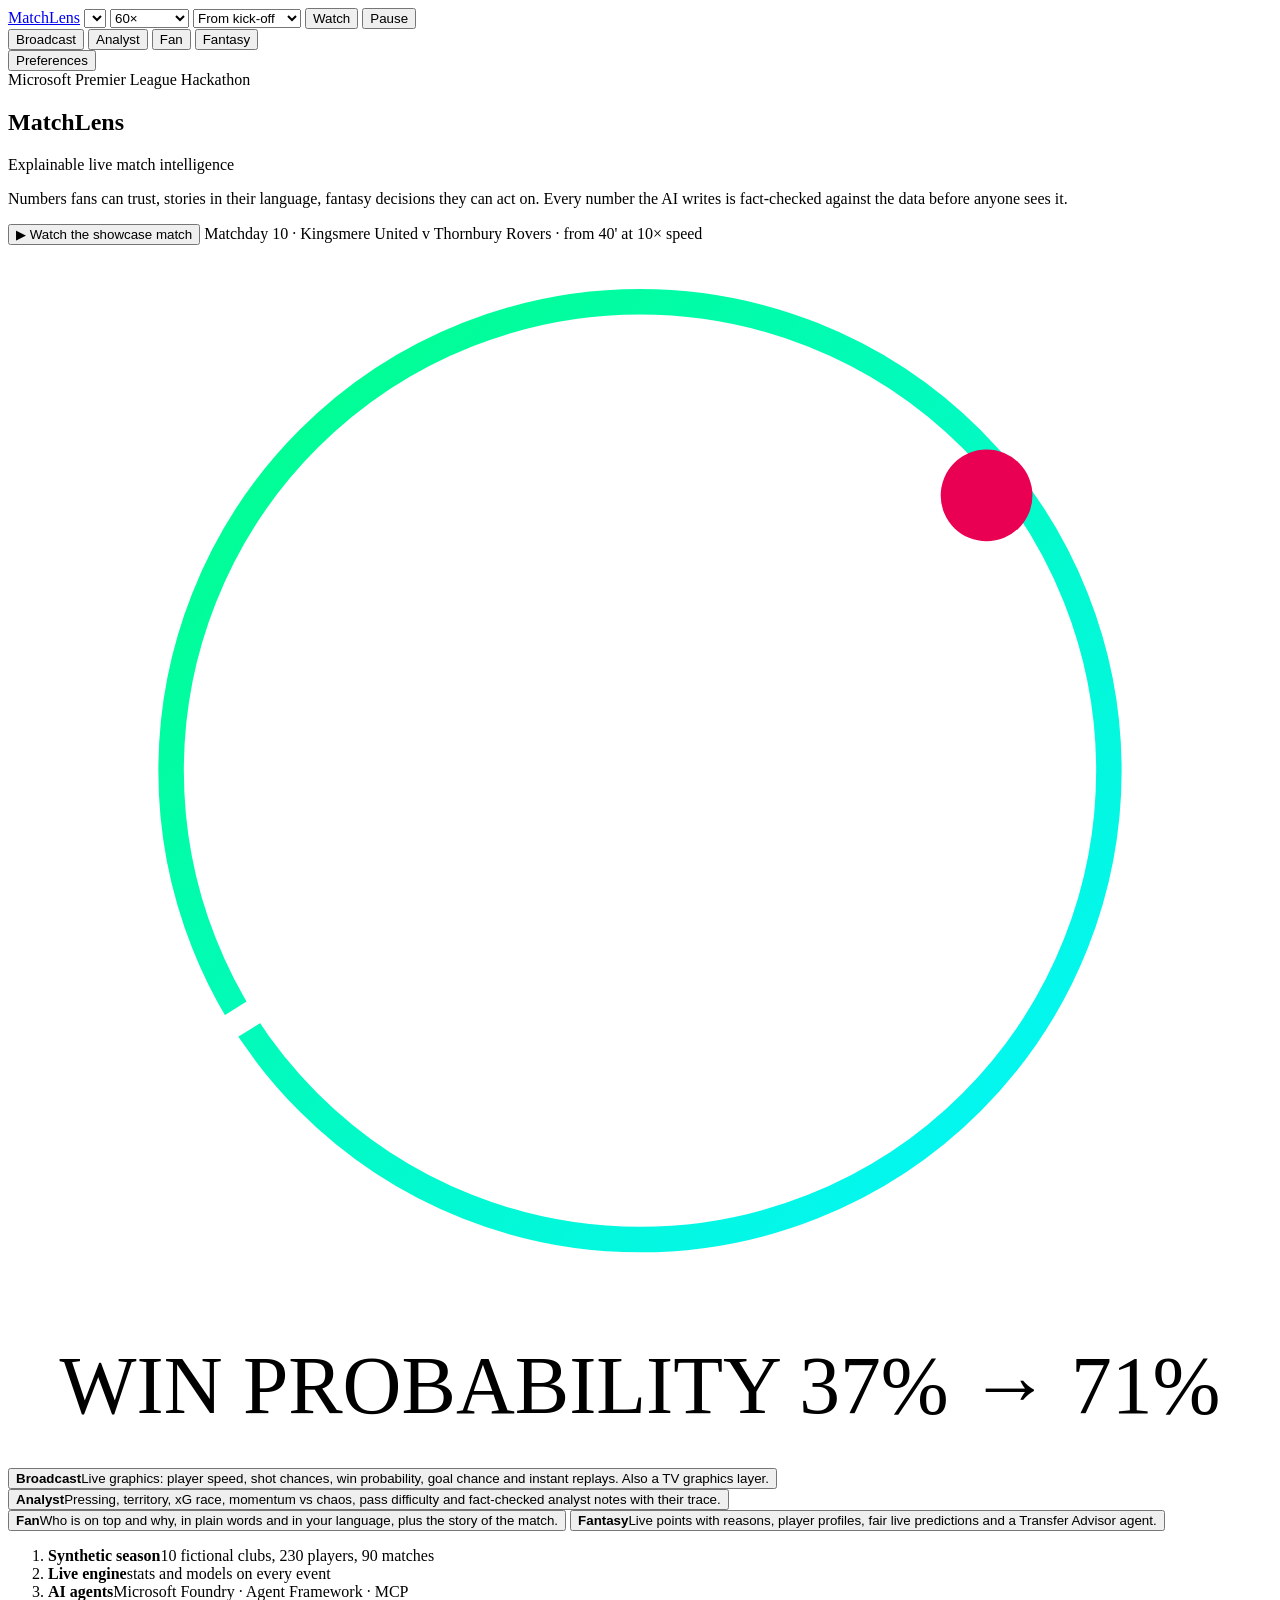
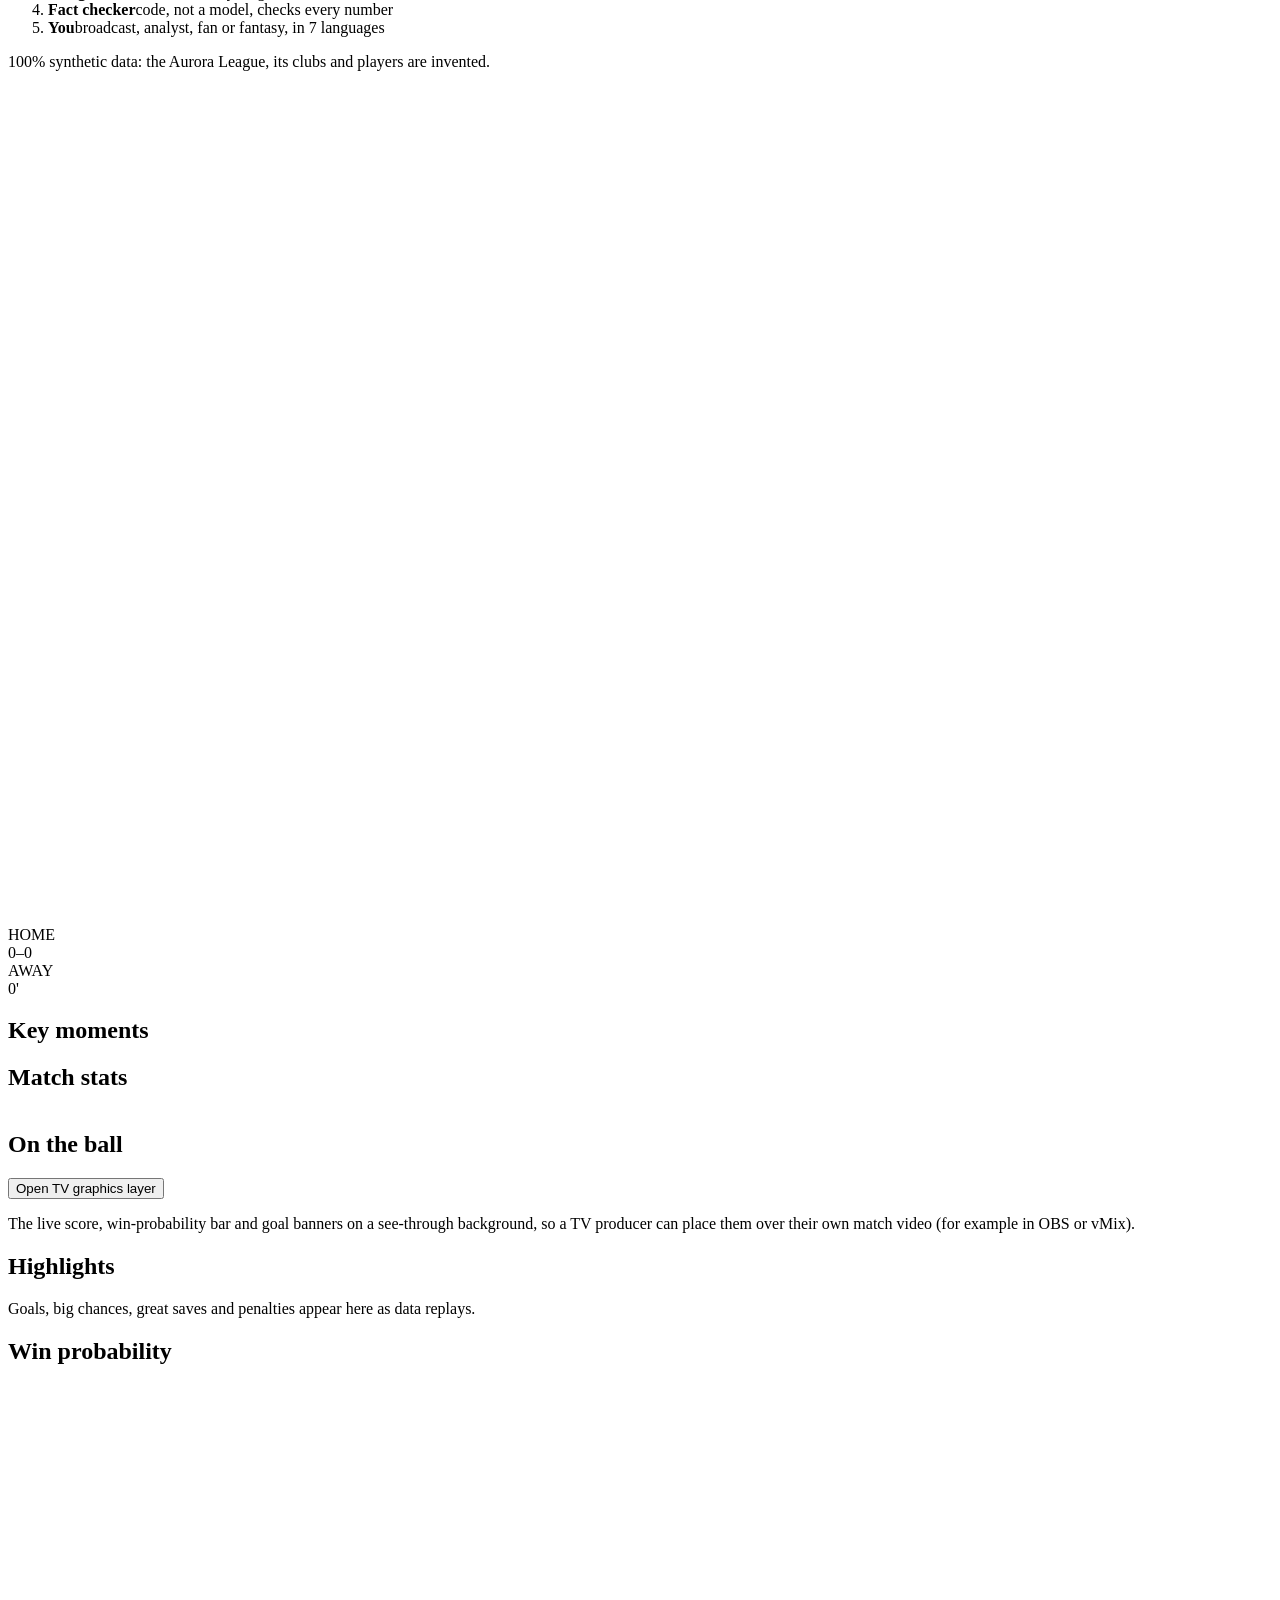
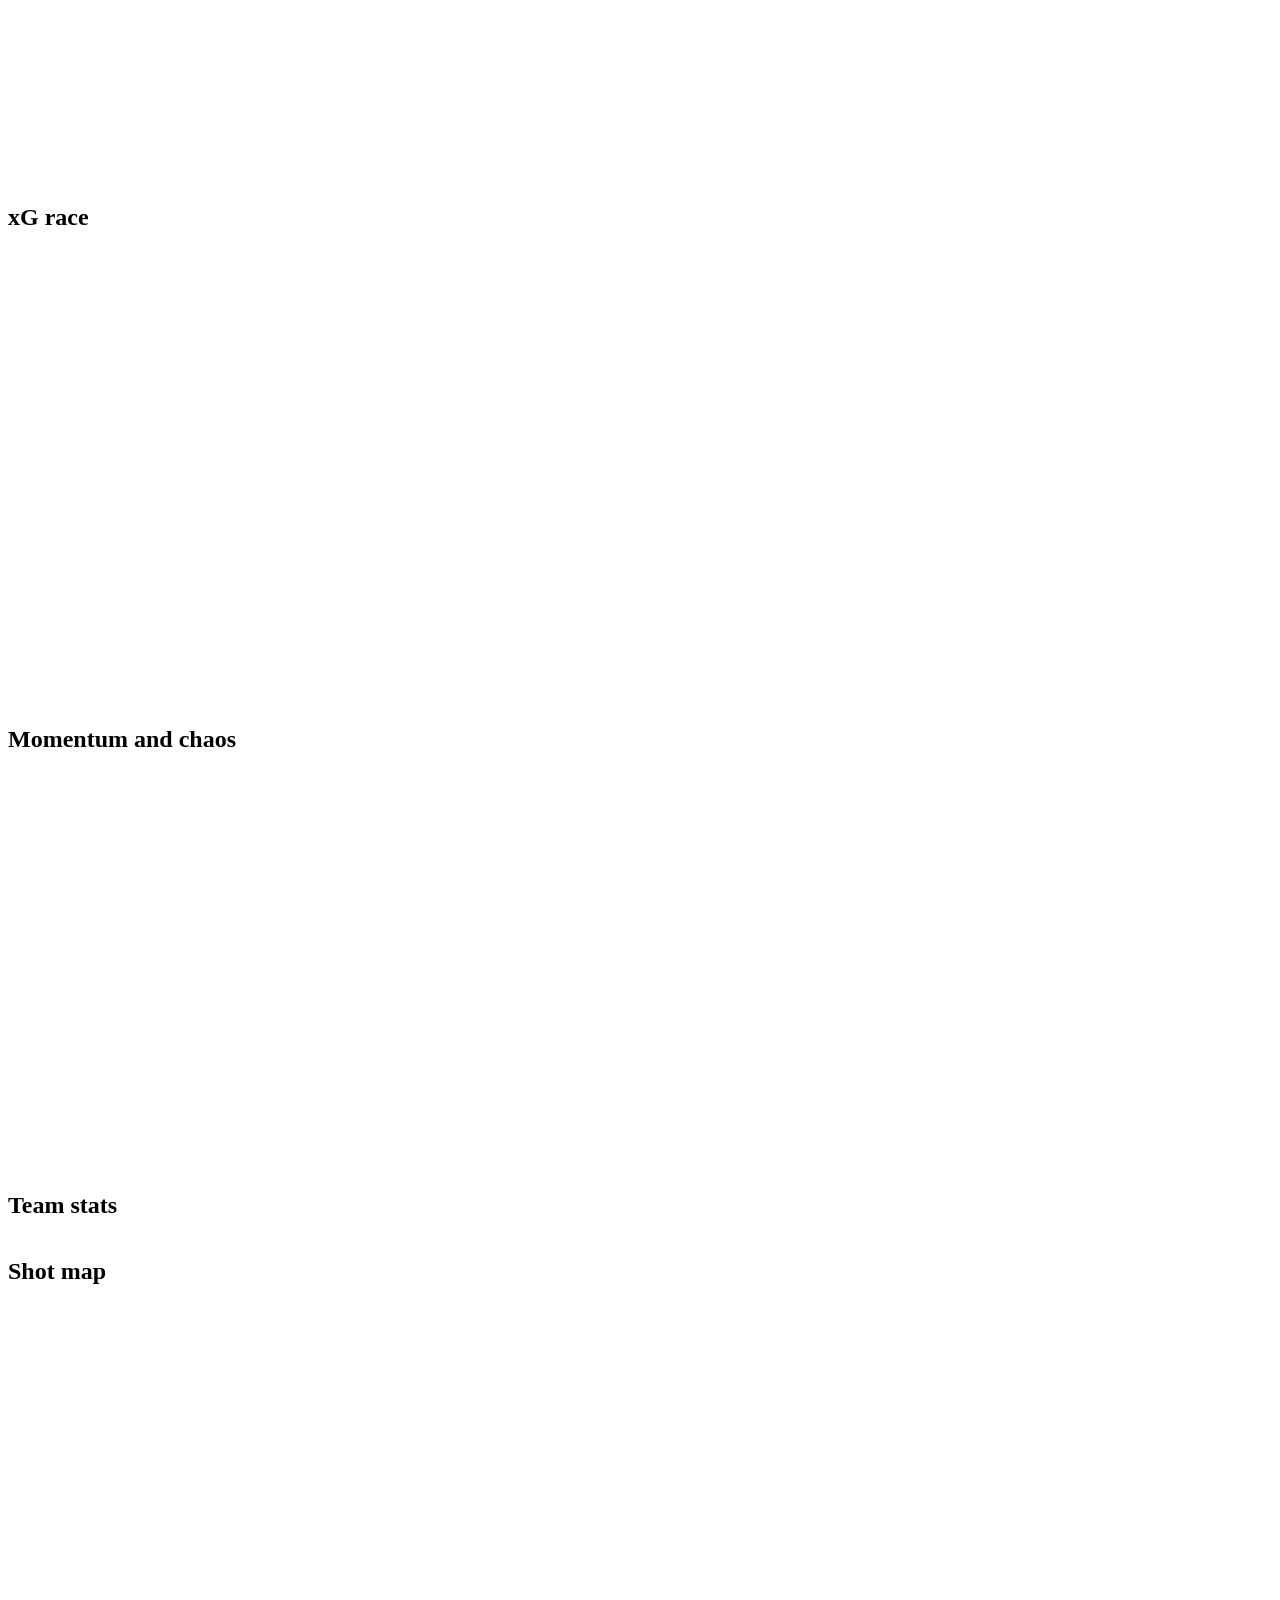
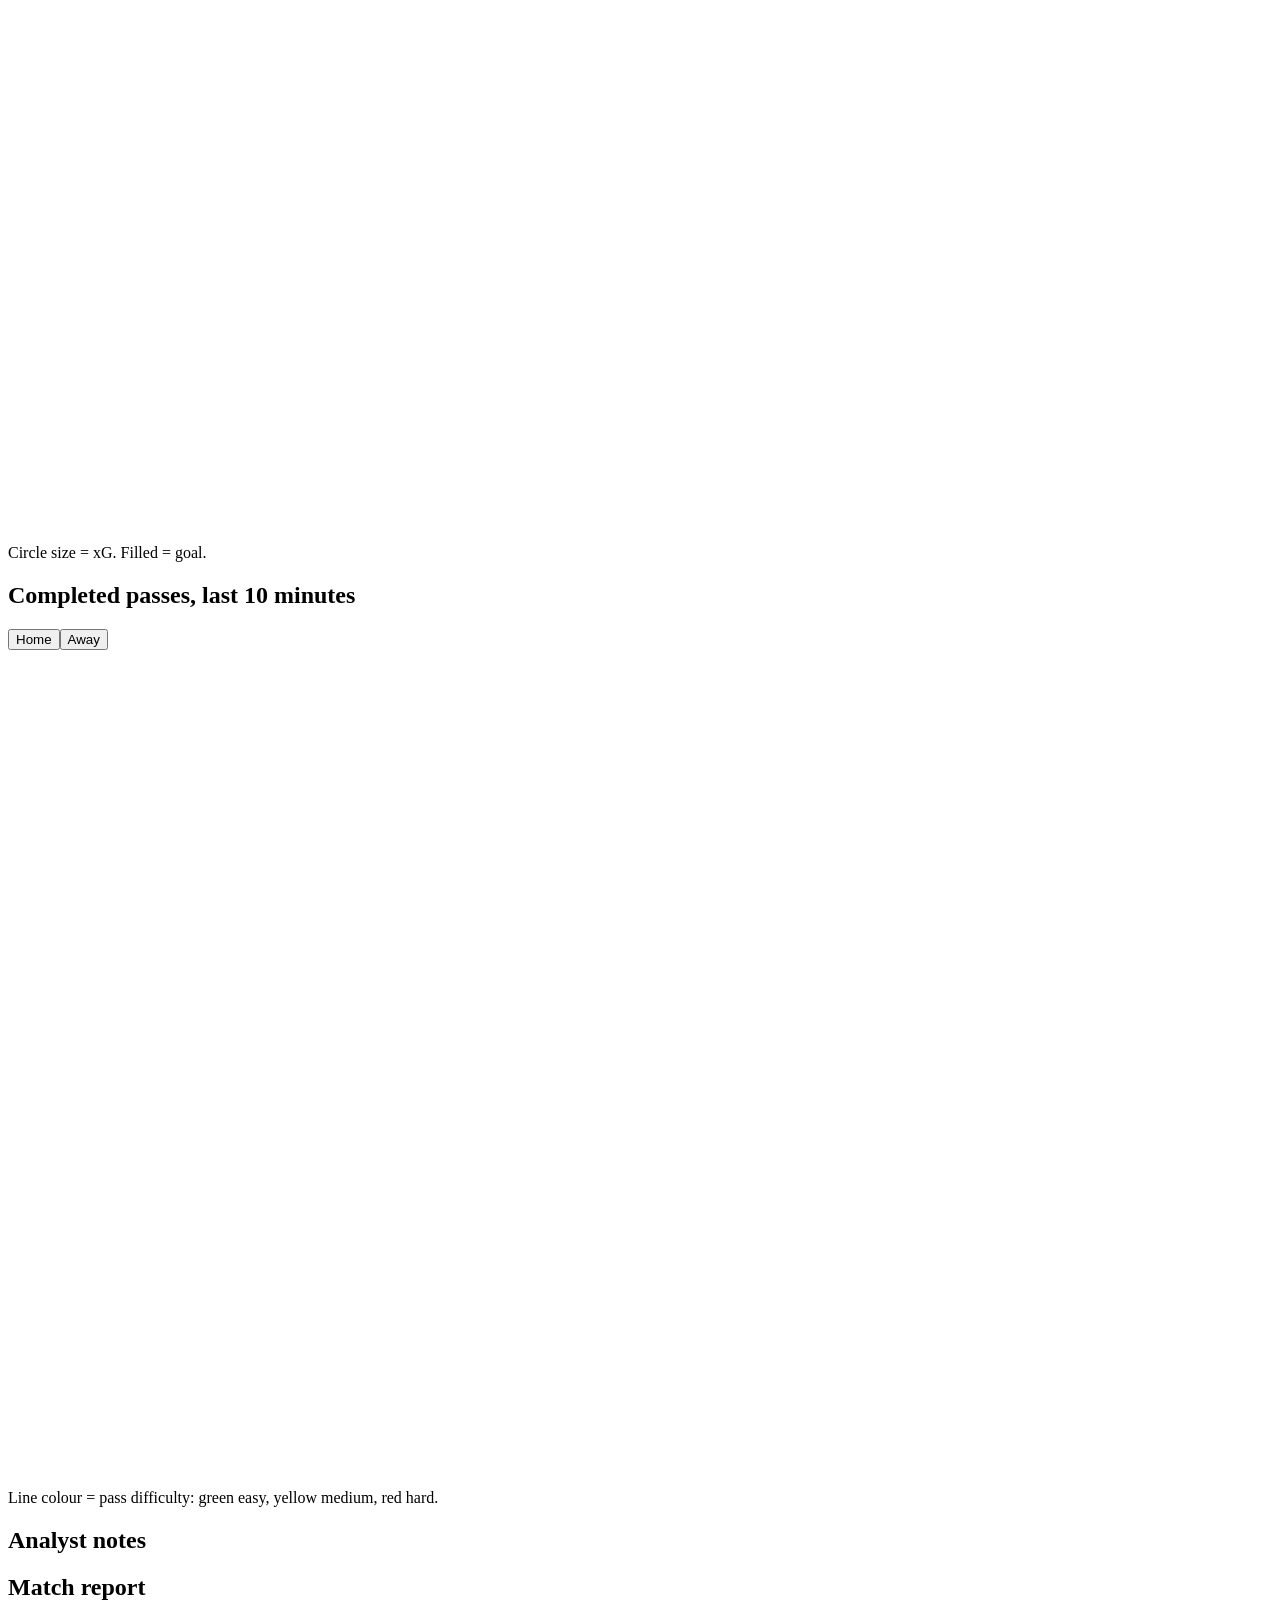
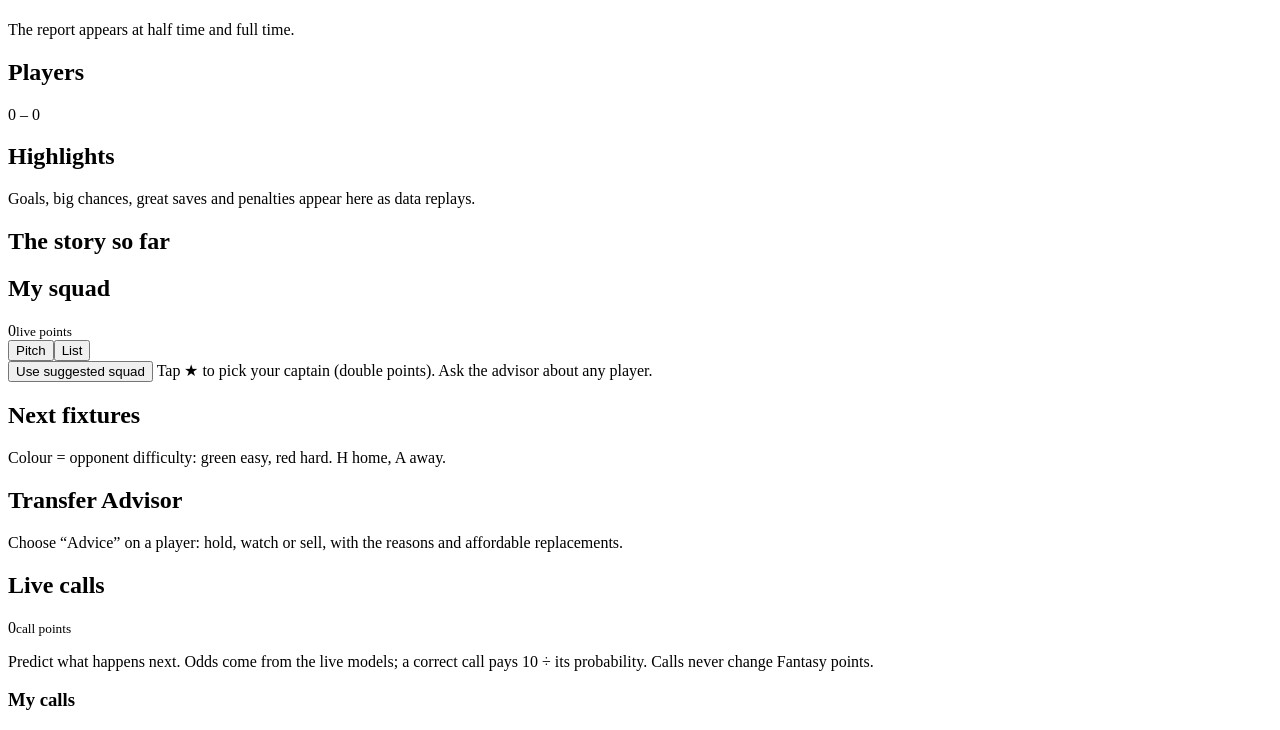
==== commit ea54ecfa: "Purple theme across all views; front page with a one-click showcase match, view tiles and how-it-wor" ====
--- a/matchlens/static/app.html
+++ b/matchlens/static/app.html
@@ -11,7 +11,7 @@
 </head>
 <body data-mode="broadcast">
 <header class="topbar">
-  <div class="brand">Match<span>Lens</span></div>
+  <a class="brand" href="?mode=home" id="brand" title="Home">Match<span>Lens</span></a>
   <select id="match" aria-label="Match"></select>
   <select id="speed" aria-label="Replay speed">
     <option value="1">Real time</option><option value="10">10×</option><option value="30">30×</option>
@@ -36,6 +36,43 @@
 </header>
 
 <main>
+  <!-- ============================== HOME ============================== -->
+  <section id="home" class="view">
+    <div class="hero">
+      <div class="hero-text">
+        <div class="kicker" data-i18n="home_kicker">Microsoft Premier League Hackathon</div>
+        <h1>Match<span>Lens</span></h1>
+        <p class="hero-tag" data-i18n="home_tag">Explainable live match intelligence</p>
+        <p class="sub" data-i18n="home_sub">Numbers fans can trust, stories in their language, fantasy decisions they can act on. Every number the AI writes is fact-checked against the data before anyone sees it.</p>
+        <div class="cta"><button class="go" id="homeGo" data-i18n="home_go">▶ Watch the showcase match</button>
+          <span class="hint" data-i18n="home_go_hint">Matchday 10 · Kingsmere United v Thornbury Rovers · from 40' at 10× speed</span></div>
+        <p class="ai" id="homeAi"></p>
+      </div>
+      <svg class="hero-art" viewBox="-24 0 248 236" aria-hidden="true">
+        <defs><linearGradient id="hg" x1="0" y1="0" x2="1" y2="1"><stop offset="0" stop-color="#00FF85"/><stop offset="1" stop-color="#04F5FF"/></linearGradient></defs>
+        <circle cx="100" cy="100" r="92" fill="none" stroke="url(#hg)" stroke-width="5"/>
+        <circle cx="100" cy="100" r="64" fill="none" stroke="rgba(255,255,255,.25)" stroke-width="2" stroke-dasharray="4 6"/>
+        <polyline points="20,150 55,128 80,140 108,92 132,104 168,46" fill="none" stroke="#fff" stroke-width="5" stroke-linecap="round" stroke-linejoin="round"/>
+        <circle cx="168" cy="46" r="9" fill="#E90052"/>
+        <text x="100" y="226" text-anchor="middle" class="hero-cap">WIN PROBABILITY 37% → 71%</text>
+      </svg>
+    </div>
+    <div class="tiles">
+      <button class="tile" data-go="broadcast"><b data-i18n="broadcast">Broadcast</b><span data-i18n="home_b">Live graphics: player speed, shot chances, win probability, goal chance and instant replays. Also a TV graphics layer.</span></button>
+      <button class="tile" data-go="analyst"><b data-i18n="analyst">Analyst</b><span data-i18n="home_a">Pressing, territory, xG race, momentum vs chaos, pass difficulty and fact-checked analyst notes with their trace.</span></button>
+      <button class="tile" data-go="fan"><b data-i18n="fan">Fan</b><span data-i18n="home_f">Who is on top and why, in plain words and in your language, plus the story of the match.</span></button>
+      <button class="tile" data-go="fantasy"><b data-i18n="fantasy">Fantasy</b><span data-i18n="home_x">Live points with reasons, player profiles, fair live predictions and a Transfer Advisor agent.</span></button>
+    </div>
+    <ol class="how">
+      <li><b data-i18n="how1">Synthetic season</b><span data-i18n="how1s">10 fictional clubs, 230 players, 90 matches</span></li>
+      <li><b data-i18n="how2">Live engine</b><span data-i18n="how2s">stats and models on every event</span></li>
+      <li><b data-i18n="how3">AI agents</b><span data-i18n="how3s">Microsoft Foundry · Agent Framework · MCP</span></li>
+      <li><b data-i18n="how4">Fact checker</b><span data-i18n="how4s">code, not a model, checks every number</span></li>
+      <li><b data-i18n="how5">You</b><span data-i18n="how5s">broadcast, analyst, fan or fantasy, in 7 languages</span></li>
+    </ol>
+    <p class="foot" data-i18n="home_foot">100% synthetic data: the Aurora League, its clubs and players are invented.</p>
+  </section>
+
   <!-- ============================== BROADCAST ============================== -->
   <section id="broadcast" class="view">
     <div class="stage" id="stage">
@@ -53,7 +90,8 @@
         <div class="wpstrip" id="wpstrip"><div id="wsH"></div><div id="wsD" style="background:#9AA3AE"></div><div id="wsA"></div></div>
         <div class="wplabel num" id="wplabel"></div>
       </div>
-      <div class="momo" id="momo"><span id="momoTxt"></span><div class="bar"><b></b><i id="momoBar"></i></div></div>
+      <div class="momo" id="momo"><span id="momoTxt"></span><div class="bar"><b></b><i id="momoBar"></i></div>
+        <div class="chance" id="chance" aria-live="polite"><span id="chTxt"></span><div class="bar"><i id="chBar"></i></div></div></div>
       <div class="lower" id="lower" role="status"><div class="k" id="lowK"></div><div class="body"><div class="title" id="lowT"></div><div class="sub" id="lowS"></div></div></div>
     </div>
     <div class="below">
@@ -125,6 +163,7 @@
       <p class="headline" id="fHeadline"></p>
       <div class="tug" id="tug"><div id="tugH"></div><div id="tugD" style="background:#C9CFD6"></div><div id="tugA"></div></div>
       <div class="tugl"><span id="tugLH"></span><span id="tugLD"></span><span id="tugLA"></span></div>
+      <p class="fchance" id="fChance"></p>
       <div class="card" id="focusCard" style="margin-top:18px"></div>
       <div class="card" id="recapFCard" style="margin-top:18px" hidden>
         <h2 data-i18n="match_report">Match report</h2>
